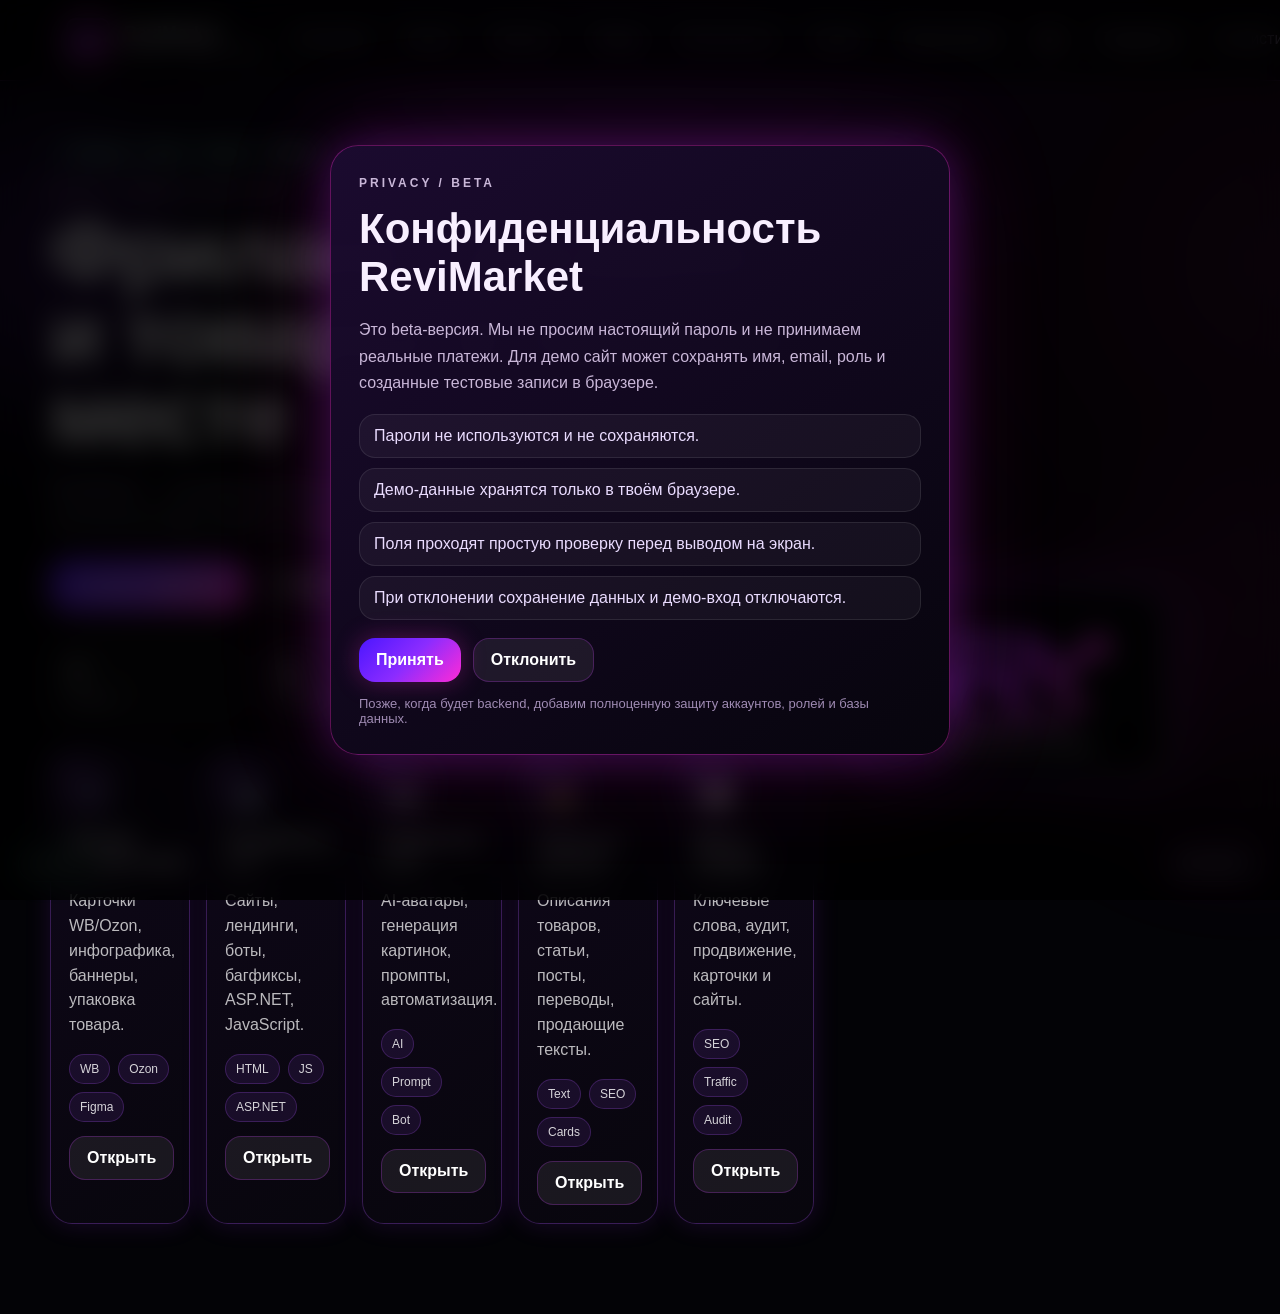
==== index.html @ 844da011 "Force mobile styles on GitHub Pages" ====
<!DOCTYPE html>
<html lang="ru">
<head>
  <meta charset="UTF-8" />
  <meta name="viewport" content="width=device-width, initial-scale=1.0" />
  <title>ReviMarket — freelance, design, goods</title>
  <meta name="description" content="ReviMarket — фриланс-биржа, заказы для дизайнеров и маркет товаров." />
  <link rel="icon" href="assets/revimarket-icon.svg" type="image/svg+xml" />
  <link rel="stylesheet" href="styles.css" />
  <link rel="stylesheet" href="logo-fix.css" />
  <link rel="stylesheet" href="privacy.css" />
  <link rel="stylesheet" href="chat.css" />
  <link rel="stylesheet" href="marketplace-upgrade.css" />
  <link rel="stylesheet" href="mobile.css?v=2" />
  <link rel="stylesheet" href="mobile-hardfix.css?v=3" />
</head>
<body>
  <div class="bg-grid"></div>
  <div class="orb orb-one"></div>
  <div class="orb orb-two"></div>

  <header class="header">
    <a class="brand" href="#home" data-page="home">
      <span class="brand-icon"><img src="assets/revimarket-icon.svg" alt="RM"></span>
      <span>
        <b>ReviMarket</b>
        <small>freelance • design • goods</small>
      </span>
    </a>

    <button class="menu-btn" id="menuBtn">☰</button>

    <nav class="nav" id="nav">
      <a href="#orders" data-page="orders">Заказы</a>
      <a href="#freelance" data-page="freelance">Фриланс</a>
      <a href="#shop" data-page="shop">Товары</a>
      <a href="#creators" data-page="creators">Исполнители</a>
      <a href="#chat" data-page="chat">Чат</a>
      <a href="#profile" data-page="profile" class="auth-only hidden">Профиль</a>
    </nav>

    <button class="btn btn-soft auth-only hidden" id="logoutBtn">Выйти</button>
    <button class="btn btn-primary guest-only" id="loginBtn">Войти</button>
  </header>

  <main>
    <section class="page hero" id="page-home">
      <div class="hero-info">
        <p class="eyebrow">black / purple neon beta</p>
        <h1>Фриланс, дизайн и товары в одном месте</h1>
        <p class="hero-text">
          ReviMarket — молодёжная beta-платформа, где заказчики публикуют задачи,
          исполнители берут работу, а продавцы добавляют цифровые товары и услуги.
        </p>
        <div class="hero-actions">
          <button class="btn btn-primary btn-big" data-go="freelance">Смотреть фриланс</button>
          <button class="btn btn-soft btn-big" data-go="shop">Открыть товары</button>
        </div>
        <div class="metrics">
          <div><b id="countOrders">0</b><span>заказов</span></div>
          <div><b id="countProducts">0</b><span>товаров</span></div>
          <div><b>Beta</b><span>статус</span></div>
        </div>
      </div>

      <div class="hero-logo neon-card">
        <img src="assets/revimarket-logo.svg" alt="ReviMarket logo" />
      </div>
    </section>

    <section class="page hidden" id="page-orders">
      <div class="section-head">
        <div>
          <p class="eyebrow">design board</p>
          <h2>Заказы для дизайнеров</h2>
          <p>Карточки WB/Ozon, баннеры, визуал, соцсети и оформление товаров.</p>
        </div>
        <button class="btn btn-primary auth-only hidden" data-create="order">+ Заказ</button>
      </div>
      <div class="toolbar neon-card">
        <input id="ordersSearch" placeholder="Поиск: WB, Ozon, баннер..." />
        <select id="ordersFilter"><option value="all">Все</option><option value="cards">Карточки</option><option value="banner">Баннеры</option><option value="social">Соцсети</option></select>
      </div>
      <div class="grid" id="ordersGrid"></div>
    </section>

    <section class="page hidden" id="page-freelance">
      <div class="section-head">
        <div>
          <p class="eyebrow">freelance board</p>
          <h2>Фриланс-биржа</h2>
          <p>Задачи по сайтам, дизайну, текстам, монтажу и простым IT-работам.</p>
        </div>
        <button class="btn btn-primary auth-only hidden" data-create="freelance">+ Фриланс</button>
      </div>
      <div class="toolbar neon-card">
        <input id="freelanceSearch" placeholder="Поиск: сайт, логотип, монтаж..." />
        <select id="freelanceFilter"><option value="all">Все</option><option value="web">Сайты</option><option value="design">Дизайн</option><option value="content">Контент</option><option value="video">Видео</option></select>
      </div>
      <div class="grid" id="freelanceGrid"></div>
    </section>

    <section class="page hidden" id="page-shop">
      <div class="section-head">
        <div>
          <p class="eyebrow">revi shop</p>
          <h2>Товары и услуги</h2>
          <p>Цифровые товары, шаблоны, макеты, аудит карточек и разные объявления.</p>
        </div>
        <button class="btn btn-primary auth-only hidden" data-create="product">+ Товар</button>
      </div>
      <div class="toolbar neon-card">
        <input id="productsSearch" placeholder="Поиск: шаблон, макет, аудит..." />
        <select id="productsFilter"><option value="all">Все</option><option value="template">Шаблоны</option><option value="digital">Цифровое</option><option value="service">Услуги</option></select>
      </div>
      <div class="grid" id="productsGrid"></div>
    </section>

    <section class="page hidden" id="page-creators">
      <div class="section-head">
        <div>
          <p class="eyebrow">top creators</p>
          <h2>Исполнители по рейтингу</h2>
          <p>Дизайнеры, фрилансеры и продавцы услуг в одном списке.</p>
        </div>
      </div>
      <div class="creator-list" id="creatorsGrid"></div>
    </section>

    <section class="page hidden" id="page-chat">
      <div class="section-head">
        <div>
          <p class="eyebrow">deal chat</p>
          <h2>Чат заказчика и исполнителя</h2>
          <p>Демо-переписка по заказам. В полной версии сообщения будут храниться на сервере и привязываться к сделке.</p>
        </div>
      </div>
      <div class="chat-layout">
        <aside class="chat-sidebar neon-card" id="chatThreads"></aside>
        <section class="chat-window neon-card">
          <div class="chat-head">
            <h3 id="chatTitle">Выбери диалог</h3>
            <p id="chatSubtitle">Заказчик ↔ исполнитель</p>
          </div>
          <div class="chat-messages" id="chatMessages"></div>
          <form class="chat-form" id="chatForm">
            <input id="chatInput" placeholder="Напиши сообщение по заказу..." autocomplete="off" maxlength="240" />
            <button class="btn btn-primary" type="submit">Отправить</button>
          </form>
        </section>
      </div>
    </section>

    <section class="page hidden" id="page-profile">
      <div class="profile neon-card">
        <div class="avatar" id="avatar">RM</div>
        <div>
          <p class="eyebrow">account</p>
          <h2 id="profileName">Гость</h2>
          <p id="profileInfo">Войди в beta-режим, чтобы создавать заказы и товары.</p>
          <div class="hero-actions" id="profileActions"></div>
        </div>
      </div>
    </section>
  </main>

  <div class="modal hidden" id="authModal">
    <div class="modal-bg" data-close></div>
    <form class="modal-box neon-card" id="authForm">
      <button class="close" type="button" data-close>×</button>
      <p class="eyebrow">demo login</p>
      <h2>Вход в ReviMarket</h2>
      <input id="nameInput" placeholder="Имя" required />
      <input id="emailInput" type="email" placeholder="Почта" required />
      <select id="roleInput"><option value="customer">Заказчик</option><option value="creator">Исполнитель</option></select>
      <button class="btn btn-primary" type="submit">Войти</button>
    </form>
  </div>

  <div class="modal hidden" id="createModal">
    <div class="modal-bg" data-close></div>
    <form class="modal-box neon-card" id="createForm">
      <button class="close" type="button" data-close>×</button>
      <p class="eyebrow" id="createType">create</p>
      <h2 id="createTitle">Создать</h2>
      <input id="itemTitle" placeholder="Название" required />
      <textarea id="itemDesc" placeholder="Описание" required></textarea>
      <input id="itemPrice" type="number" min="100" step="100" value="3000" required />
      <select id="itemCategory"></select>
      <button class="btn btn-primary" type="submit">Опубликовать</button>
    </form>
  </div>

  <div class="privacy-modal hidden" id="privacyModal" role="dialog" aria-modal="true" aria-labelledby="privacyTitle">
    <div class="privacy-backdrop"></div>
    <div class="privacy-box">
      <p class="eyebrow">privacy / beta</p>
      <h2 id="privacyTitle">Конфиденциальность ReviMarket</h2>
      <p>
        Это beta-версия. Мы не просим настоящий пароль и не принимаем реальные платежи.
        Для демо сайт может сохранять имя, email, роль и созданные тестовые записи в браузере.
      </p>
      <ul class="privacy-list">
        <li>Пароли не используются и не сохраняются.</li>
        <li>Демо-данные хранятся только в твоём браузере.</li>
        <li>Поля проходят простую проверку перед выводом на экран.</li>
        <li>При отклонении сохранение данных и демо-вход отключаются.</li>
      </ul>
      <div class="privacy-actions">
        <button class="btn btn-primary" id="acceptPrivacyBtn">Принять</button>
        <button class="btn btn-soft" id="declinePrivacyBtn">Отклонить</button>
      </div>
      <div class="privacy-note">Позже, когда будет backend, добавим полноценную защиту аккаунтов, ролей и базы данных.</div>
    </div>
  </div>

  <div class="toast hidden" id="toast"></div>
  <script>window.__RM_START_HASH = location.hash;</script>
  <script src="app.js"></script>
  <script src="site-stats.js"></script>
  <script src="offer.js"></script>
  <script src="marketplace-upgrade.js"></script>
  <script src="bugfix.js"></script>
  <script src="dev-logs.js"></script>
</body>
</html>
---- styles.css ----
:root{
  --bg:#030306;
  --panel:rgba(18,10,31,.72);
  --panel2:rgba(255,255,255,.06);
  --text:#f8efff;
  --muted:#a995bd;
  --line:rgba(204,65,255,.24);
  --purple:#8b2cff;
  --pink:#ff2bd6;
  --violet:#4b16ff;
  --good:#35ffb6;
  --warn:#ffd166;
  --shadow:0 0 38px rgba(194,38,255,.22),0 0 100px rgba(255,43,214,.10);
}
*{box-sizing:border-box}html{scroll-behavior:smooth}body{margin:0;min-height:100vh;background:radial-gradient(circle at 50% -10%,rgba(139,44,255,.32),transparent 35%),radial-gradient(circle at 100% 20%,rgba(255,43,214,.16),transparent 28%),var(--bg);color:var(--text);font-family:Inter,Segoe UI,Arial,sans-serif;overflow-x:hidden}a{text-decoration:none;color:inherit}button,input,select,textarea{font:inherit}button{cursor:pointer}.hidden{display:none!important}.bg-grid{position:fixed;inset:0;background-image:linear-gradient(rgba(139,44,255,.08) 1px,transparent 1px),linear-gradient(90deg,rgba(139,44,255,.08) 1px,transparent 1px);background-size:52px 52px;mask-image:radial-gradient(circle at center,#000,transparent 75%);pointer-events:none}.orb{position:fixed;border-radius:50%;filter:blur(70px);pointer-events:none}.orb-one{width:280px;height:280px;background:rgba(139,44,255,.23);top:120px;left:-80px}.orb-two{width:320px;height:320px;background:rgba(255,43,214,.14);right:-130px;bottom:90px}.header{position:sticky;top:0;z-index:10;display:flex;align-items:center;gap:18px;padding:16px min(5vw,64px);border-bottom:1px solid var(--line);background:rgba(3,3,6,.78);backdrop-filter:blur(18px)}.brand{display:flex;align-items:center;gap:12px;min-width:max-content}.brand-icon{display:grid;place-items:center;width:48px;height:48px;border:1px solid rgba(255,43,214,.5);border-radius:16px;color:white;font-weight:900;background:linear-gradient(135deg,var(--violet),var(--pink));box-shadow:0 0 22px rgba(255,43,214,.55)}.brand b{display:block;font-size:18px}.brand small{display:block;color:var(--muted);font-size:12px}.nav{display:flex;gap:8px;margin-left:auto}.nav a{padding:10px 13px;border-radius:999px;color:var(--muted);transition:.18s}.nav a:hover,.nav a.active{color:white;background:rgba(255,255,255,.07);box-shadow:0 0 18px rgba(194,38,255,.18)}.menu-btn{display:none;margin-left:auto;width:44px;height:44px;border:1px solid var(--line);border-radius:14px;color:white;background:var(--panel2)}main{position:relative;z-index:1;width:min(1180px,calc(100% - 30px));margin:0 auto;padding:56px 0 90px}.page{animation:show .32s ease both}.hero{min-height:calc(100vh - 150px);display:grid;grid-template-columns:1fr .86fr;align-items:center;gap:40px}.eyebrow{margin:0 0 12px;color:#f2b2ff;text-transform:uppercase;letter-spacing:3px;font-size:12px;font-weight:800}.hero h1,.section-head h2{margin:0;color:white;letter-spacing:-2px;line-height:.95}.hero h1{font-size:clamp(44px,7vw,86px)}.section-head h2{font-size:clamp(34px,5vw,62px)}.hero-text,.section-head p,#profileInfo{max-width:720px;color:var(--muted);font-size:18px;line-height:1.7}.hero-actions{display:flex;flex-wrap:wrap;gap:12px;margin-top:24px}.btn{border:0;border-radius:16px;padding:12px 17px;color:white;font-weight:900;transition:.16s}.btn:hover{transform:translateY(-2px)}.btn-primary{background:linear-gradient(135deg,var(--violet),var(--purple),var(--pink));box-shadow:0 0 26px rgba(255,43,214,.28)}.btn-soft{border:1px solid var(--line);background:rgba(255,255,255,.07)}.btn-big{padding:16px 22px;border-radius:20px}.metrics{display:grid;grid-template-columns:repeat(3,1fr);gap:14px;margin-top:28px;max-width:620px}.metrics div{padding:18px;border:1px solid var(--line);border-radius:22px;background:rgba(255,255,255,.045)}.metrics b{display:block;font-size:28px}.metrics span{display:block;color:var(--muted);font-size:13px}.neon-card{border:1px solid var(--line);background:linear-gradient(145deg,rgba(36,13,63,.7),rgba(255,255,255,.035));box-shadow:var(--shadow);backdrop-filter:blur(18px)}.hero-logo{padding:18px;border-radius:34px}.hero-logo img{display:block;width:100%;border-radius:24px}.section-head{display:flex;justify-content:space-between;align-items:end;gap:20px;margin-bottom:22px}.toolbar{display:grid;grid-template-columns:1fr 230px;gap:12px;padding:14px;border-radius:22px;margin-bottom:18px}input,select,textarea{width:100%;border:1px solid var(--line);outline:none;color:white;background:rgba(255,255,255,.07);border-radius:15px;padding:13px 14px}textarea{min-height:120px;resize:vertical}input::placeholder,textarea::placeholder{color:#856899}select option{background:#120a1f}.grid{display:grid;grid-template-columns:repeat(3,1fr);gap:18px}.card{position:relative;display:flex;flex-direction:column;min-height:290px;padding:20px;border:1px solid var(--line);border-radius:26px;background:linear-gradient(145deg,rgba(30,10,54,.8),rgba(255,255,255,.045));overflow:hidden;box-shadow:0 0 30px rgba(139,44,255,.12)}.card:before{content:"";position:absolute;inset:-2px;background:radial-gradient(circle at 20% 0,rgba(255,43,214,.22),transparent 35%);opacity:0;transition:.2s}.card:hover:before{opacity:1}.card>*{position:relative}.card-top{display:flex;justify-content:space-between;align-items:center;gap:12px;margin-bottom:14px}.price{color:var(--good);font-size:20px;font-weight:900}.tag{padding:7px 10px;border-radius:999px;background:rgba(255,43,214,.18);color:#ffd6fb;font-size:12px;font-weight:900}.card h3{margin:0 0 10px;font-size:22px}.card p{color:var(--muted);line-height:1.55}.chips{display:flex;flex-wrap:wrap;gap:8px;margin:16px 0}.chips span{padding:7px 10px;border:1px solid rgba(255,255,255,.12);border-radius:999px;background:rgba(255,255,255,.055);font-size:12px;color:#eadcff}.card-bottom{margin-top:auto;display:flex;justify-content:space-between;gap:10px;color:var(--muted);font-size:13px}.creator-list{display:grid;gap:16px}.creator{display:grid;grid-template-columns:auto 1fr auto;gap:16px;align-items:center;padding:18px;border-radius:26px}.avatar,.creator-avatar{display:grid;place-items:center;width:74px;height:74px;border-radius:24px;background:linear-gradient(135deg,var(--violet),var(--pink));box-shadow:0 0 24px rgba(255,43,214,.35);font-size:25px;font-weight:900}.creator h3{margin:0 0 6px;font-size:24px}.creator p{margin:0;color:var(--muted)}.rating{color:var(--warn);font-weight:900}.profile{display:grid;grid-template-columns:auto 1fr;gap:24px;align-items:center;padding:26px;border-radius:30px}.profile .avatar{width:106px;height:106px;border-radius:34px}.modal{position:fixed;inset:0;z-index:50;display:grid;place-items:center;padding:20px}.modal-bg{position:absolute;inset:0;background:rgba(0,0,0,.72);backdrop-filter:blur(10px)}.modal-box{position:relative;width:min(480px,100%);display:grid;gap:13px;padding:26px;border-radius:28px}.modal-box h2{margin:0 0 8px;font-size:32px}.close{position:absolute;right:15px;top:15px;width:38px;height:38px;border:1px solid var(--line);border-radius:13px;background:rgba(255,255,255,.08);color:white;font-size:24px}.toast{position:fixed;left:50%;bottom:24px;z-index:80;transform:translateX(-50%);width:min(520px,calc(100% - 24px));padding:14px 18px;border:1px solid var(--line);border-radius:18px;background:rgba(16,7,28,.92);box-shadow:var(--shadow);text-align:center;font-weight:900}@keyframes show{from{opacity:0;transform:translateY(10px)}to{opacity:1;transform:none}}@media(max-width:920px){.header{flex-wrap:wrap}.menu-btn{display:block}.nav{display:none;order:9;width:100%;flex-direction:column;margin-left:0}.nav.open{display:flex}.hero{grid-template-columns:1fr}.grid{grid-template-columns:repeat(2,1fr)}.toolbar{grid-template-columns:1fr}.section-head{align-items:stretch;flex-direction:column}}@media(max-width:620px){main{width:calc(100% - 22px);padding-top:30px}.brand small{display:none}.grid,.metrics{grid-template-columns:1fr}.creator,.profile{grid-template-columns:1fr}.hero h1{letter-spacing:-1px}.hero-logo{padding:8px}.nav a{width:100%}}
---- logo-fix.css ----
@import url("final-polish.css");
@import url("support-stats.css");

/* Fix for ReviMarket neon icon size */
.header {
  z-index: 1000;
}

.brand-icon {
  width: 48px !important;
  height: 48px !important;
  min-width: 48px !important;
  max-width: 48px !important;
  min-height: 48px !important;
  max-height: 48px !important;
  padding: 0 !important;
  overflow: hidden !important;
  border-radius: 16px !important;
  display: block !important;
  flex: 0 0 48px !important;
  background: transparent !important;
  border: none !important;
  box-shadow: 0 0 22px rgba(255, 43, 214, .45) !important;
}

.brand-icon img {
  display: block !important;
  width: 48px !important;
  height: 48px !important;
  min-width: 48px !important;
  max-width: 48px !important;
  min-height: 48px !important;
  max-height: 48px !important;
  object-fit: cover !important;
  border-radius: 16px !important;
}

.hero-info {
  position: relative;
  z-index: 2;
}

.hero-logo {
  position: relative;
  z-index: 1;
  width: min(100%, 520px) !important;
  max-width: 520px !important;
  justify-self: end;
  overflow: hidden !important;
}

.hero-logo img {
  display: block !important;
  width: 100% !important;
  max-width: 100% !important;
  height: auto !important;
  object-fit: contain !important;
}

@media (max-width: 920px) {
  .hero-logo {
    justify-self: center;
    width: min(100%, 520px) !important;
  }
}

@media (max-width: 620px) {
  .brand-icon,
  .brand-icon img {
    width: 42px !important;
    height: 42px !important;
    min-width: 42px !important;
    max-width: 42px !important;
    min-height: 42px !important;
    max-height: 42px !important;
  }
}
---- privacy.css ----
.privacy-modal {
  position: fixed;
  inset: 0;
  z-index: 9999;
  display: grid;
  place-items: center;
  padding: 18px;
}

.privacy-backdrop {
  position: absolute;
  inset: 0;
  background: rgba(0, 0, 0, .78);
  backdrop-filter: blur(14px);
}

.privacy-box {
  position: relative;
  width: min(620px, 100%);
  padding: 28px;
  border-radius: 28px;
  border: 1px solid rgba(255, 43, 214, .34);
  background: linear-gradient(145deg, rgba(28, 11, 49, .96), rgba(7, 5, 13, .96));
  box-shadow: 0 0 45px rgba(194, 38, 255, .28), 0 0 120px rgba(255, 43, 214, .14);
}

.privacy-box h2 {
  margin: 0 0 12px;
  font-size: clamp(28px, 5vw, 42px);
}

.privacy-box p {
  color: #c9b7d8;
  line-height: 1.65;
}

.privacy-list {
  display: grid;
  gap: 10px;
  margin: 18px 0;
  padding: 0;
  list-style: none;
}

.privacy-list li {
  padding: 12px 14px;
  border: 1px solid rgba(255,255,255,.09);
  border-radius: 16px;
  background: rgba(255,255,255,.045);
  color: #eadcff;
}

.privacy-actions {
  display: flex;
  flex-wrap: wrap;
  gap: 12px;
  margin-top: 18px;
}

.privacy-note {
  margin-top: 14px;
  font-size: 13px;
  color: #9f8bb3;
}

@media (max-width: 620px) {
  .privacy-box {
    padding: 22px;
    border-radius: 22px;
  }

  .privacy-actions .btn {
    width: 100%;
  }
}
---- chat.css ----
.chat-layout {
  display: grid;
  grid-template-columns: 320px 1fr;
  gap: 18px;
}

.chat-sidebar,
.chat-window {
  border-radius: 28px;
  overflow: hidden;
}

.chat-sidebar {
  padding: 14px;
}

.chat-thread {
  width: 100%;
  display: grid;
  gap: 6px;
  text-align: left;
  margin-bottom: 10px;
  padding: 14px;
  border: 1px solid rgba(255, 255, 255, .09);
  border-radius: 18px;
  color: white;
  background: rgba(255, 255, 255, .055);
}

.chat-thread.active,
.chat-thread:hover {
  border-color: rgba(255, 43, 214, .45);
  box-shadow: 0 0 20px rgba(255, 43, 214, .14);
}

.chat-thread b {
  font-size: 15px;
}

.chat-thread span {
  color: #a995bd;
  font-size: 13px;
}

.chat-window {
  display: grid;
  grid-template-rows: auto 1fr auto;
  min-height: 620px;
}

.chat-head {
  padding: 18px;
  border-bottom: 1px solid rgba(204, 65, 255, .24);
}

.chat-head h3 {
  margin: 0 0 6px;
  font-size: 24px;
}

.chat-head p {
  margin: 0;
  color: #a995bd;
}

.chat-messages {
  display: flex;
  flex-direction: column;
  gap: 12px;
  padding: 18px;
  overflow-y: auto;
  max-height: 460px;
}

.message {
  max-width: 76%;
  padding: 12px 14px;
  border-radius: 18px;
  border: 1px solid rgba(255,255,255,.08);
  background: rgba(255,255,255,.07);
}

.message.me {
  align-self: flex-end;
  background: linear-gradient(135deg, rgba(75, 22, 255, .55), rgba(255, 43, 214, .32));
  border-color: rgba(255, 43, 214, .34);
}

.message.other {
  align-self: flex-start;
}

.message b {
  display: block;
  margin-bottom: 5px;
  font-size: 13px;
  color: #f2b2ff;
}

.message p {
  margin: 0;
  line-height: 1.45;
}

.message small {
  display: block;
  margin-top: 6px;
  color: #bfa9cf;
  font-size: 11px;
}

.chat-form {
  display: grid;
  grid-template-columns: 1fr auto;
  gap: 10px;
  padding: 16px;
  border-top: 1px solid rgba(204, 65, 255, .24);
}

.chat-form input {
  min-height: 48px;
}

@media (max-width: 920px) {
  .chat-layout {
    grid-template-columns: 1fr;
  }

  .chat-window {
    min-height: 560px;
  }
}

@media (max-width: 620px) {
  .message {
    max-width: 92%;
  }

  .chat-form {
    grid-template-columns: 1fr;
  }
}
---- marketplace-upgrade.css ----
/* ReviMarket marketplace upgrade: categories, proposals, account cabinet */
.rm-home-cats,
.rm-category-grid,
.rm-proposals-grid,
.rm-account-grid,
.rm-dashboard-grid {
  display: grid;
  gap: 16px;
}

.rm-home-cats {
  margin-top: 28px;
  grid-template-columns: repeat(5, minmax(140px, 1fr));
}

.rm-category-grid {
  grid-template-columns: repeat(3, minmax(220px, 1fr));
}

.rm-proposals-grid {
  grid-template-columns: repeat(3, minmax(230px, 1fr));
}

.rm-account-grid,
.rm-dashboard-grid {
  grid-template-columns: repeat(4, minmax(150px, 1fr));
}

.rm-cat-card,
.rm-proposal-card,
.rm-account-card,
.rm-dashboard-card,
.rm-mini-category {
  position: relative;
  overflow: hidden;
  border: 1px solid rgba(168, 85, 247, .28);
  background: linear-gradient(145deg, rgba(16, 8, 28, .92), rgba(9, 7, 15, .86));
  box-shadow: 0 0 26px rgba(147, 51, 234, .16);
  border-radius: 22px;
  padding: 18px;
}

.rm-cat-card::before,
.rm-proposal-card::before,
.rm-account-card::before,
.rm-dashboard-card::before,
.rm-mini-category::before {
  content: "";
  position: absolute;
  inset: -60px auto auto -60px;
  width: 140px;
  height: 140px;
  border-radius: 999px;
  background: radial-gradient(circle, rgba(168, 85, 247, .28), transparent 68%);
  pointer-events: none;
}

.rm-cat-icon,
.rm-mini-icon {
  width: 46px;
  height: 46px;
  display: grid;
  place-items: center;
  border-radius: 16px;
  background: rgba(168, 85, 247, .16);
  border: 1px solid rgba(216, 180, 254, .28);
  font-size: 22px;
  margin-bottom: 12px;
}

.rm-cat-card h3,
.rm-proposal-card h3,
.rm-account-card h3,
.rm-dashboard-card h3,
.rm-mini-category h3 {
  margin: 0 0 8px;
}

.rm-cat-card p,
.rm-proposal-card p,
.rm-account-card p,
.rm-dashboard-card p,
.rm-mini-category p {
  color: rgba(255,255,255,.72);
  line-height: 1.55;
}

.rm-cat-meta,
.rm-proposal-meta,
.rm-account-meta {
  display: flex;
  flex-wrap: wrap;
  gap: 8px;
  margin: 14px 0;
}

.rm-cat-meta span,
.rm-proposal-meta span,
.rm-account-meta span {
  border: 1px solid rgba(168, 85, 247, .24);
  background: rgba(168, 85, 247, .10);
  color: rgba(255,255,255,.82);
  padding: 7px 10px;
  border-radius: 999px;
  font-size: 12px;
}

.rm-upgrade-form {
  display: grid;
  gap: 12px;
  margin-bottom: 22px;
}

.rm-upgrade-form .form-row {
  display: grid;
  grid-template-columns: 1.2fr .7fr .7fr;
  gap: 12px;
}

.rm-upgrade-form input,
.rm-upgrade-form select,
.rm-upgrade-form textarea {
  width: 100%;
}

.rm-upgrade-form textarea {
  min-height: 96px;
  resize: vertical;
}

.rm-account-upgrade {
  width: 100%;
  margin-top: 20px;
}

.rm-account-head {
  display: flex;
  align-items: flex-start;
  justify-content: space-between;
  gap: 16px;
  margin-bottom: 16px;
}

.rm-account-actions {
  display: flex;
  flex-wrap: wrap;
  gap: 10px;
  margin-top: 14px;
}

.rm-dashboard-card b {
  display: block;
  font-size: 24px;
  margin-bottom: 5px;
}

.rm-dashboard-card span {
  color: rgba(255,255,255,.65);
  font-size: 13px;
}

.rm-cabinet-list {
  display: grid;
  gap: 10px;
  margin-top: 16px;
}

.rm-cabinet-list div {
  border: 1px solid rgba(168, 85, 247, .18);
  border-radius: 16px;
  padding: 12px;
  background: rgba(255,255,255,.035);
}

.rm-proposal-card .price {
  font-size: 20px;
  font-weight: 800;
}

@media (max-width: 980px) {
  .rm-home-cats,
  .rm-category-grid,
  .rm-proposals-grid,
  .rm-account-grid,
  .rm-dashboard-grid {
    grid-template-columns: repeat(2, minmax(0, 1fr));
  }

  .rm-upgrade-form .form-row {
    grid-template-columns: 1fr;
  }
}

@media (max-width: 560px) {
  .rm-home-cats,
  .rm-category-grid,
  .rm-proposals-grid,
  .rm-account-grid,
  .rm-dashboard-grid {
    grid-template-columns: 1fr;
  }

  .rm-account-head {
    display: block;
  }
}
---- mobile.css ----
/* ReviMarket mobile-first polish */
@media (max-width: 760px) {
  * {
    -webkit-tap-highlight-color: transparent;
  }

  html {
    scroll-behavior: smooth;
  }

  body {
    overflow-x: hidden;
    padding-bottom: 88px;
  }

  .orb {
    opacity: .42;
    filter: blur(36px);
  }

  .header {
    position: sticky;
    top: 0;
    z-index: 80;
    width: calc(100% - 18px);
    margin: 8px auto 0;
    padding: 10px;
    border-radius: 22px;
    backdrop-filter: blur(18px);
    background: rgba(9, 7, 18, .82);
    border: 1px solid rgba(168, 85, 247, .22);
    box-shadow: 0 14px 40px rgba(0,0,0,.35);
  }

  .brand {
    gap: 9px;
    min-width: 0;
  }

  .brand-icon {
    width: 38px;
    height: 38px;
    flex: 0 0 38px;
  }

  .brand b {
    font-size: 15px;
  }

  .brand small {
    display: block;
    max-width: 150px;
    white-space: nowrap;
    overflow: hidden;
    text-overflow: ellipsis;
    font-size: 10px;
  }

  .menu-btn {
    display: grid;
    place-items: center;
    width: 42px;
    height: 42px;
    border-radius: 15px;
    border: 1px solid rgba(168, 85, 247, .28);
    background: rgba(168, 85, 247, .12);
    color: #fff;
    font-size: 22px;
  }

  .header > .btn {
    min-height: 42px;
    padding: 0 12px;
    font-size: 13px;
    border-radius: 15px;
  }

  .nav {
    position: fixed;
    left: 10px;
    right: 10px;
    top: 76px;
    z-index: 120;
    display: none;
    max-height: calc(100vh - 100px);
    overflow: auto;
    padding: 12px;
    border-radius: 24px;
    border: 1px solid rgba(168, 85, 247, .30);
    background: linear-gradient(180deg, rgba(15, 9, 28, .98), rgba(7, 6, 14, .98));
    box-shadow: 0 24px 70px rgba(0,0,0,.55), 0 0 45px rgba(147, 51, 234, .14);
  }

  .nav.open {
    display: grid;
    grid-template-columns: 1fr 1fr;
    gap: 10px;
  }

  .nav a {
    min-height: 46px;
    display: flex;
    align-items: center;
    justify-content: center;
    border-radius: 16px;
    background: rgba(255,255,255,.04);
    border: 1px solid rgba(168, 85, 247, .16);
    font-size: 13px;
  }

  .nav a.active {
    background: linear-gradient(135deg, rgba(168, 85, 247, .42), rgba(99, 102, 241, .22));
    border-color: rgba(216, 180, 254, .42);
    box-shadow: inset 0 0 18px rgba(168, 85, 247, .16);
  }

  main {
    width: min(100% - 18px, 1180px);
    margin: 14px auto 0;
  }

  .page {
    padding: 16px 0;
  }

  .hero {
    min-height: auto;
    grid-template-columns: 1fr;
    gap: 14px;
    padding-top: 8px;
  }

  .hero-info {
    padding: 22px 16px;
    border-radius: 26px;
    background: linear-gradient(180deg, rgba(18, 10, 32, .68), rgba(8, 7, 15, .42));
    border: 1px solid rgba(168, 85, 247, .20);
  }

  .eyebrow {
    font-size: 11px;
    letter-spacing: .12em;
  }

  .hero h1,
  h1 {
    font-size: clamp(31px, 10vw, 46px);
    line-height: .98;
    margin-bottom: 12px;
  }

  .hero-text,
  .section-head p,
  .card p,
  .rm-cat-card p,
  .rm-proposal-card p,
  .rm-account-card p {
    font-size: 14px;
    line-height: 1.55;
  }

  .hero-actions {
    display: grid;
    grid-template-columns: 1fr;
    gap: 10px;
  }

  .btn,
  button,
  input,
  select,
  textarea {
    font-size: 15px;
  }

  .btn {
    min-height: 46px;
    justify-content: center;
    border-radius: 16px;
  }

  .btn-big {
    min-height: 52px;
    font-size: 15px;
  }

  .metrics {
    grid-template-columns: repeat(3, 1fr);
    gap: 8px;
    margin-top: 16px;
  }

  .metrics div {
    min-width: 0;
    padding: 13px 8px;
    border-radius: 18px;
  }

  .metrics b {
    font-size: 18px;
  }

  .metrics span {
    font-size: 10px;
  }

  .hero-logo {
    display: none;
  }

  .section-head {
    display: grid;
    grid-template-columns: 1fr;
    gap: 12px;
    margin-bottom: 14px;
  }

  .section-head h2 {
    font-size: 28px;
    line-height: 1.05;
  }

  .toolbar {
    display: grid;
    grid-template-columns: 1fr;
    gap: 10px;
    padding: 12px;
    border-radius: 22px;
    margin-bottom: 14px;
  }

  input,
  select,
  textarea {
    min-height: 48px;
    border-radius: 16px;
  }

  textarea {
    min-height: 105px;
  }

  .grid,
  .creator-list,
  .rm-category-grid,
  .rm-proposals-grid,
  .rm-account-grid,
  .rm-dashboard-grid {
    grid-template-columns: 1fr !important;
    gap: 12px;
  }

  .card,
  .creator,
  .neon-card,
  .rm-cat-card,
  .rm-proposal-card,
  .rm-account-card,
  .rm-dashboard-card,
  .rm-mini-category {
    border-radius: 22px;
  }

  .card,
  .rm-cat-card,
  .rm-proposal-card,
  .rm-account-card {
    padding: 15px;
  }

  .card-top,
  .card-bottom {
    gap: 10px;
  }

  .card-bottom {
    display: grid;
    grid-template-columns: 1fr;
  }

  .chips,
  .rm-cat-meta,
  .rm-proposal-meta,
  .rm-account-meta {
    gap: 7px;
  }

  .chips span,
  .rm-cat-meta span,
  .rm-proposal-meta span,
  .rm-account-meta span {
    font-size: 11px;
    padding: 6px 9px;
  }

  .rm-home-cats {
    display: flex !important;
    overflow-x: auto;
    gap: 10px;
    margin: 18px -16px 0;
    padding: 2px 16px 8px;
    scroll-snap-type: x mandatory;
  }

  .rm-home-cats::-webkit-scrollbar,
  .chat-sidebar::-webkit-scrollbar {
    display: none;
  }

  .rm-mini-category {
    min-width: 235px;
    scroll-snap-align: start;
    padding: 14px;
  }

  .rm-mini-category .btn {
    width: 100%;
  }

  .chat-layout,
  .support-layout {
    grid-template-columns: 1fr !important;
    gap: 12px;
  }

  .chat-sidebar {
    display: flex;
    overflow-x: auto;
    gap: 10px;
    padding: 10px;
    border-radius: 22px;
  }

  .chat-thread {
    min-width: 220px;
    flex: 0 0 220px;
    border-radius: 18px;
  }

  .chat-window,
  .support-window {
    min-height: 64vh;
    display: grid;
    grid-template-rows: auto 1fr auto;
  }

  .chat-messages {
    max-height: 58vh;
    min-height: 280px;
    padding: 12px;
  }

  .message {
    max-width: 88%;
    border-radius: 18px;
  }

  .chat-form {
    display: grid;
    grid-template-columns: 1fr;
    gap: 10px;
    padding: 12px;
  }

  .support-panel {
    padding: 15px;
  }

  .support-tags {
    display: grid;
    grid-template-columns: 1fr;
    gap: 8px;
  }

  .profile {
    display: grid;
    grid-template-columns: 1fr;
    gap: 14px;
    padding: 16px;
  }

  .avatar {
    width: 72px;
    height: 72px;
    font-size: 24px;
  }

  #profileActions {
    width: 100%;
    display: grid;
    grid-template-columns: 1fr;
    gap: 10px;
  }

  .stats-grid {
    grid-template-columns: 1fr 1fr !important;
    gap: 10px;
  }

  .stat-card,
  .rm-dashboard-card {
    padding: 13px;
    border-radius: 18px;
  }

  .rm-account-upgrade {
    margin-top: 12px;
    padding: 14px;
  }

  .rm-account-head {
    display: grid;
    gap: 12px;
  }

  .rm-account-actions {
    display: grid;
    grid-template-columns: 1fr;
    gap: 8px;
  }

  .rm-upgrade-form {
    padding: 14px;
    border-radius: 22px;
  }

  .modal,
  .privacy-modal {
    align-items: flex-end;
  }

  .modal-box,
  .privacy-box {
    width: 100%;
    max-width: none;
    max-height: 92vh;
    overflow-y: auto;
    border-radius: 26px 26px 0 0;
    padding: 20px 16px calc(20px + env(safe-area-inset-bottom));
    animation: rmMobileSheet .18s ease-out;
  }

  .close {
    width: 42px;
    height: 42px;
    border-radius: 14px;
  }

  .privacy-actions {
    display: grid;
    grid-template-columns: 1fr;
    gap: 10px;
  }

  .toast {
    left: 10px;
    right: 10px;
    bottom: calc(12px + env(safe-area-inset-bottom));
    width: auto;
    border-radius: 18px;
    text-align: center;
  }
}

@media (max-width: 420px) {
  .header {
    grid-template-columns: auto 42px auto;
    gap: 8px;
  }

  .brand small {
    max-width: 105px;
  }

  .header > .btn {
    padding: 0 10px;
    font-size: 12px;
  }

  .nav.open {
    grid-template-columns: 1fr;
  }

  .hero h1,
  h1 {
    font-size: 34px;
  }

  .metrics {
    grid-template-columns: 1fr;
  }

  .stats-grid {
    grid-template-columns: 1fr !important;
  }
}

@keyframes rmMobileSheet {
  from { transform: translateY(24px); opacity: .6; }
  to { transform: translateY(0); opacity: 1; }
}
---- mobile-hardfix.css ----
/* ReviMarket hard mobile override. Fixes desktop-like scaling on phones. */
@media (max-width: 1100px) {
  html,
  body {
    width: 100% !important;
    max-width: 100% !important;
    overflow-x: hidden !important;
  }

  body {
    padding-bottom: 86px !important;
  }

  main {
    width: 100% !important;
    max-width: 100% !important;
    margin: 0 !important;
    padding: 10px 12px 28px !important;
    box-sizing: border-box !important;
  }

  .header {
    width: calc(100% - 16px) !important;
    max-width: calc(100% - 16px) !important;
    margin: 8px auto !important;
    padding: 8px !important;
    display: grid !important;
    grid-template-columns: 1fr 42px auto !important;
    gap: 8px !important;
    align-items: center !important;
    border-radius: 20px !important;
    position: sticky !important;
    top: 6px !important;
    z-index: 200 !important;
    background: rgba(8, 6, 18, .92) !important;
    backdrop-filter: blur(18px) !important;
  }

  .brand {
    min-width: 0 !important;
    gap: 8px !important;
  }

  .brand-icon {
    width: 34px !important;
    height: 34px !important;
    min-width: 34px !important;
  }

  .brand b {
    font-size: 14px !important;
  }

  .brand small {
    display: block !important;
    max-width: 110px !important;
    overflow: hidden !important;
    white-space: nowrap !important;
    text-overflow: ellipsis !important;
    font-size: 9px !important;
  }

  .menu-btn {
    display: grid !important;
    place-items: center !important;
    width: 42px !important;
    height: 42px !important;
    border-radius: 14px !important;
  }

  .header > .btn {
    height: 42px !important;
    min-height: 42px !important;
    padding: 0 11px !important;
    border-radius: 14px !important;
    font-size: 12px !important;
  }

  .nav {
    position: fixed !important;
    top: 66px !important;
    left: 8px !important;
    right: 8px !important;
    width: auto !important;
    max-height: calc(100vh - 86px) !important;
    overflow-y: auto !important;
    display: none !important;
    grid-template-columns: 1fr 1fr !important;
    gap: 8px !important;
    padding: 10px !important;
    border-radius: 22px !important;
    background: rgba(10, 7, 22, .98) !important;
    border: 1px solid rgba(168, 85, 247, .34) !important;
    box-shadow: 0 24px 70px rgba(0,0,0,.62) !important;
    z-index: 250 !important;
  }

  .nav.open {
    display: grid !important;
  }

  .nav a {
    min-height: 44px !important;
    display: flex !important;
    align-items: center !important;
    justify-content: center !important;
    border-radius: 15px !important;
    background: rgba(255,255,255,.055) !important;
    font-size: 13px !important;
  }

  .page {
    width: 100% !important;
    max-width: 100% !important;
    padding: 10px 0 22px !important;
    box-sizing: border-box !important;
  }

  .hero {
    display: block !important;
    min-height: auto !important;
    padding: 6px 0 20px !important;
  }

  .hero-info {
    width: 100% !important;
    padding: 18px 12px !important;
    border-radius: 24px !important;
    box-sizing: border-box !important;
  }

  .hero-logo {
    display: none !important;
  }

  .eyebrow {
    font-size: 10px !important;
    letter-spacing: .12em !important;
  }

  .hero h1,
  h1 {
    font-size: clamp(28px, 9vw, 40px) !important;
    line-height: 1.02 !important;
    margin: 8px 0 10px !important;
    max-width: 100% !important;
  }

  .hero-text,
  .section-head p,
  .card p,
  .rm-cat-card p,
  .rm-mini-category p,
  .rm-proposal-card p,
  .rm-account-card p {
    font-size: 13px !important;
    line-height: 1.5 !important;
  }

  .hero-actions,
  .card-bottom,
  .privacy-actions,
  .rm-account-actions {
    display: grid !important;
    grid-template-columns: 1fr !important;
    gap: 9px !important;
  }

  .btn,
  button {
    min-height: 44px !important;
    border-radius: 15px !important;
    font-size: 14px !important;
    justify-content: center !important;
  }

  .metrics {
    display: grid !important;
    grid-template-columns: repeat(3, minmax(0, 1fr)) !important;
    gap: 8px !important;
    margin-top: 14px !important;
  }

  .metrics div {
    min-width: 0 !important;
    padding: 11px 7px !important;
    border-radius: 16px !important;
  }

  .metrics b {
    font-size: 17px !important;
  }

  .metrics span {
    font-size: 9px !important;
  }

  .rm-home-cats {
    display: flex !important;
    grid-template-columns: none !important;
    overflow-x: auto !important;
    gap: 10px !important;
    margin: 16px -12px 0 !important;
    padding: 2px 12px 10px !important;
    scroll-snap-type: x mandatory !important;
  }

  .rm-mini-category {
    flex: 0 0 78% !important;
    min-width: 245px !important;
    max-width: 330px !important;
    scroll-snap-align: start !important;
  }

  .rm-mini-category .btn,
  .rm-cat-card .btn,
  .rm-proposal-card .btn {
    width: 100% !important;
  }

  .section-head {
    display: grid !important;
    grid-template-columns: 1fr !important;
    gap: 10px !important;
    margin: 4px 0 12px !important;
  }

  .section-head h2 {
    font-size: 26px !important;
    line-height: 1.05 !important;
  }

  .toolbar,
  .rm-upgrade-form {
    display: grid !important;
    grid-template-columns: 1fr !important;
    gap: 9px !important;
    padding: 12px !important;
    border-radius: 20px !important;
    margin-bottom: 12px !important;
  }

  .rm-upgrade-form .form-row {
    display: grid !important;
    grid-template-columns: 1fr !important;
    gap: 9px !important;
  }

  input,
  select,
  textarea {
    width: 100% !important;
    max-width: 100% !important;
    min-height: 46px !important;
    box-sizing: border-box !important;
    border-radius: 15px !important;
    font-size: 14px !important;
  }

  textarea {
    min-height: 100px !important;
  }

  .grid,
  .creator-list,
  .rm-category-grid,
  .rm-proposals-grid,
  .rm-account-grid,
  .rm-dashboard-grid,
  .stats-grid {
    display: grid !important;
    grid-template-columns: 1fr !important;
    gap: 11px !important;
    width: 100% !important;
  }

  .card,
  .creator,
  .neon-card,
  .rm-cat-card,
  .rm-proposal-card,
  .rm-account-card,
  .rm-dashboard-card,
  .stat-card {
    width: 100% !important;
    max-width: 100% !important;
    min-width: 0 !important;
    box-sizing: border-box !important;
    padding: 14px !important;
    border-radius: 20px !important;
  }

  .card-top,
  .card-bottom {
    align-items: stretch !important;
  }

  .chips,
  .rm-cat-meta,
  .rm-proposal-meta {
    gap: 6px !important;
  }

  .chips span,
  .rm-cat-meta span,
  .rm-proposal-meta span {
    font-size: 10px !important;
    padding: 5px 8px !important;
  }

  .chat-layout,
  .support-layout {
    display: grid !important;
    grid-template-columns: 1fr !important;
    gap: 10px !important;
  }

  .chat-sidebar {
    display: flex !important;
    overflow-x: auto !important;
    gap: 8px !important;
    padding: 9px !important;
  }

  .chat-thread {
    flex: 0 0 220px !important;
    min-width: 220px !important;
  }

  .chat-window,
  .support-window {
    display: grid !important;
    grid-template-rows: auto 1fr auto !important;
    min-height: 58vh !important;
  }

  .chat-messages {
    min-height: 260px !important;
    max-height: 56vh !important;
    padding: 10px !important;
  }

  .chat-form {
    display: grid !important;
    grid-template-columns: 1fr !important;
    gap: 8px !important;
    padding: 10px !important;
  }

  .profile {
    display: grid !important;
    grid-template-columns: 1fr !important;
    gap: 12px !important;
    padding: 14px !important;
  }

  .avatar {
    width: 64px !important;
    height: 64px !important;
  }

  #profileActions {
    display: grid !important;
    grid-template-columns: 1fr !important;
    gap: 9px !important;
  }

  .rm-account-head {
    display: grid !important;
    gap: 10px !important;
  }

  .rm-account-upgrade {
    margin-top: 10px !important;
    padding: 12px !important;
  }

  .modal,
  .privacy-modal {
    align-items: flex-end !important;
  }

  .modal-box,
  .privacy-box {
    width: 100% !important;
    max-width: 100% !important;
    max-height: 92vh !important;
    overflow-y: auto !important;
    border-radius: 24px 24px 0 0 !important;
    padding: 18px 14px calc(18px + env(safe-area-inset-bottom)) !important;
    box-sizing: border-box !important;
  }

  .toast {
    left: 8px !important;
    right: 8px !important;
    width: auto !important;
    bottom: calc(10px + env(safe-area-inset-bottom)) !important;
    text-align: center !important;
  }
}

@media (max-width: 430px) {
  .nav {
    grid-template-columns: 1fr !important;
  }

  .hero h1,
  h1 {
    font-size: 31px !important;
  }

  .metrics {
    grid-template-columns: 1fr !important;
  }

  .rm-mini-category {
    flex-basis: 82% !important;
    min-width: 230px !important;
  }
}
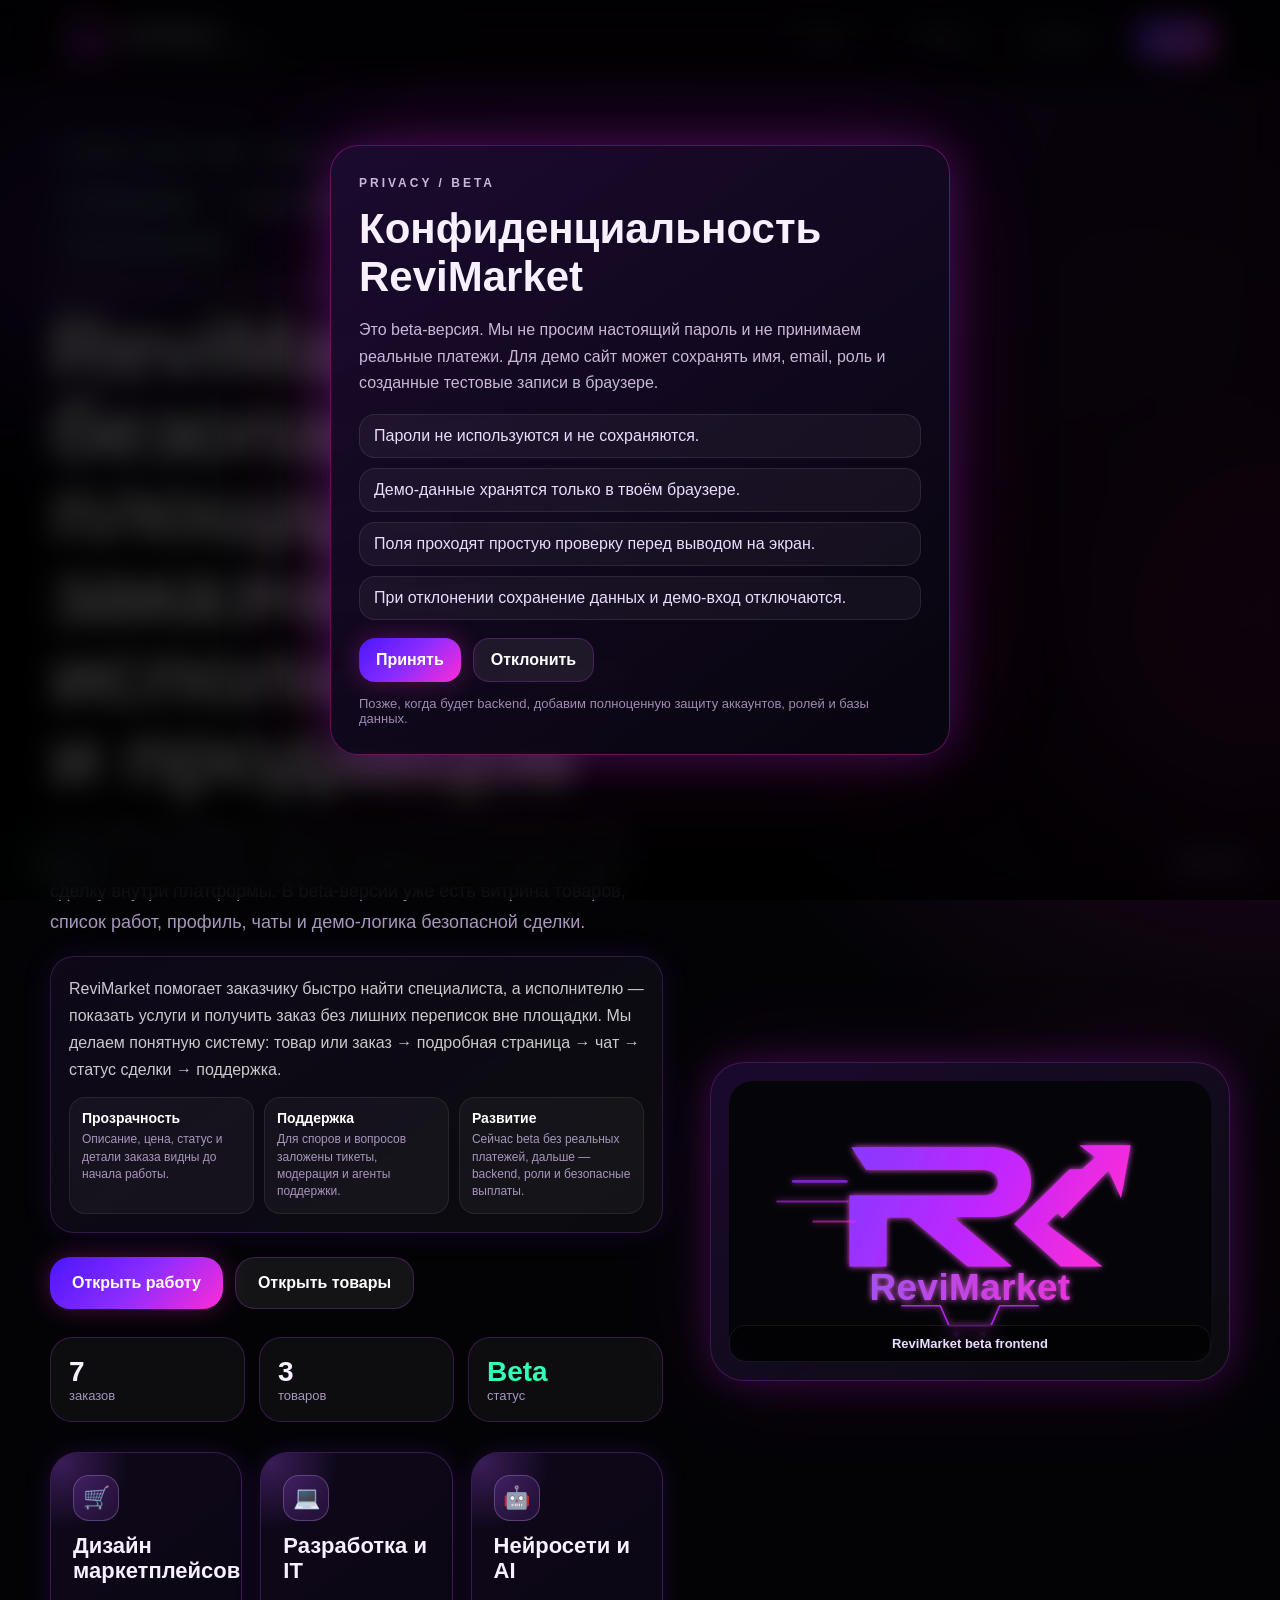
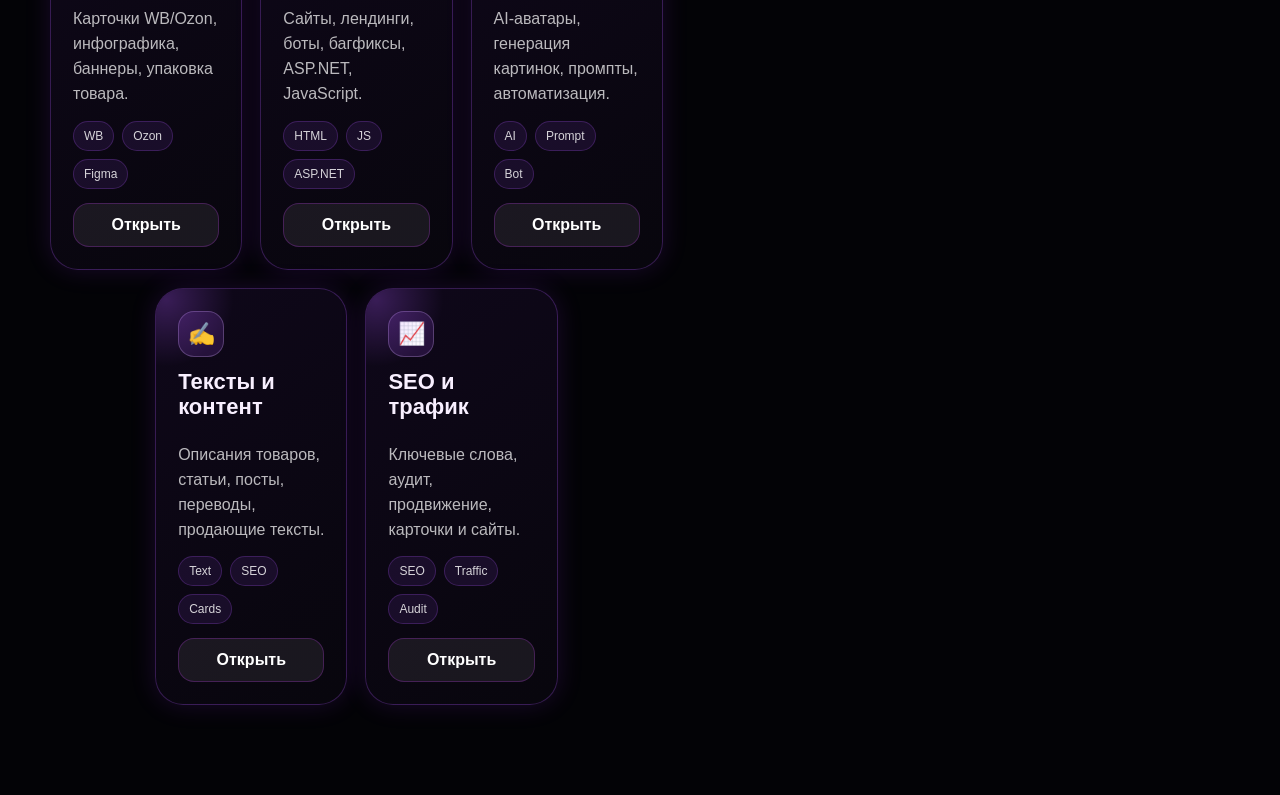
==== commit acc5b603: "Clean landing header and load trust intro" ====
--- a/index.html
+++ b/index.html
@@ -3,14 +3,17 @@
 <head>
   <meta charset="UTF-8" />
   <meta name="viewport" content="width=device-width, initial-scale=1.0" />
-  <title>ReviMarket — freelance, design, goods</title>
-  <meta name="description" content="ReviMarket — фриланс-биржа, заказы для дизайнеров и маркет товаров." />
+  <title>ReviMarket — российская beta-биржа работы и цифровых товаров</title>
+  <meta name="description" content="ReviMarket — российская beta-биржа для заказчиков, исполнителей и продавцов информационных товаров." />
   <link rel="icon" href="assets/revimarket-icon.svg" type="image/svg+xml" />
   <link rel="stylesheet" href="styles.css" />
   <link rel="stylesheet" href="logo-fix.css" />
   <link rel="stylesheet" href="privacy.css" />
   <link rel="stylesheet" href="chat.css" />
   <link rel="stylesheet" href="marketplace-upgrade.css" />
+  <link rel="stylesheet" href="landing-trust.css?v=1" />
+  <link rel="stylesheet" href="panel-optimizer.css?v=1" />
+  <link rel="stylesheet" href="detail-pages.css?v=1" />
   <link rel="stylesheet" href="mobile.css?v=2" />
   <link rel="stylesheet" href="mobile-hardfix.css?v=3" />
 </head>
@@ -24,19 +27,16 @@
       <span class="brand-icon"><img src="assets/revimarket-icon.svg" alt="RM"></span>
       <span>
         <b>ReviMarket</b>
-        <small>freelance • design • goods</small>
+        <small>работа • товары • сделки</small>
       </span>
     </a>
 
     <button class="menu-btn" id="menuBtn">☰</button>
 
     <nav class="nav" id="nav">
-      <a href="#orders" data-page="orders">Заказы</a>
-      <a href="#freelance" data-page="freelance">Фриланс</a>
       <a href="#shop" data-page="shop">Товары</a>
-      <a href="#creators" data-page="creators">Исполнители</a>
-      <a href="#chat" data-page="chat">Чат</a>
-      <a href="#profile" data-page="profile" class="auth-only hidden">Профиль</a>
+      <a href="#freelance" data-page="freelance">Работа</a>
+      <a href="#profile" data-page="profile">Профиль</a>
     </nav>
 
     <button class="btn btn-soft auth-only hidden" id="logoutBtn">Выйти</button>
@@ -46,14 +46,29 @@
   <main>
     <section class="page hero" id="page-home">
       <div class="hero-info">
-        <p class="eyebrow">black / purple neon beta</p>
-        <h1>Фриланс, дизайн и товары в одном месте</h1>
+        <div class="hero-trust-badges" id="heroTrustBadges">
+          <span>✓ Российский проект</span>
+          <span>✓ Заказы и цифровые товары</span>
+          <span>✓ Чаты внутри сделки</span>
+          <span>✓ Demo-безопасная сделка</span>
+        </div>
+        <p class="eyebrow">российская beta-биржа для работы и цифровых товаров</p>
+        <h1>ReviMarket — безопасная площадка для заказчиков, исполнителей и продавцов</h1>
         <p class="hero-text">
-          ReviMarket — молодёжная beta-платформа, где заказчики публикуют задачи,
-          исполнители берут работу, а продавцы добавляют цифровые товары и услуги.
+          Мы создаём российскую онлайн-биржу, где можно размещать заказы, находить исполнителей, продавать информационные товары и вести сделку внутри платформы. В beta-версии уже есть витрина товаров, список работ, профиль, чаты и демо-логика безопасной сделки.
         </p>
+        <div class="hero-description-card" id="heroDescriptionCard">
+          <p>
+            ReviMarket помогает заказчику быстро найти специалиста, а исполнителю — показать услуги и получить заказ без лишних переписок вне площадки. Мы делаем понятную систему: товар или заказ → подробная страница → чат → статус сделки → поддержка.
+          </p>
+          <div class="hero-trust-list">
+            <div><b>Прозрачность</b><span>Описание, цена, статус и детали заказа видны до начала работы.</span></div>
+            <div><b>Поддержка</b><span>Для споров и вопросов заложены тикеты, модерация и агенты поддержки.</span></div>
+            <div><b>Развитие</b><span>Сейчас beta без реальных платежей, дальше — backend, роли и безопасные выплаты.</span></div>
+          </div>
+        </div>
         <div class="hero-actions">
-          <button class="btn btn-primary btn-big" data-go="freelance">Смотреть фриланс</button>
+          <button class="btn btn-primary btn-big" data-go="freelance">Открыть работу</button>
           <button class="btn btn-soft btn-big" data-go="shop">Открыть товары</button>
         </div>
         <div class="metrics">
@@ -87,15 +102,15 @@
     <section class="page hidden" id="page-freelance">
       <div class="section-head">
         <div>
-          <p class="eyebrow">freelance board</p>
-          <h2>Фриланс-биржа</h2>
-          <p>Задачи по сайтам, дизайну, текстам, монтажу и простым IT-работам.</p>
-        </div>
-        <button class="btn btn-primary auth-only hidden" data-create="freelance">+ Фриланс</button>
+          <p class="eyebrow">work board</p>
+          <h2>Работа / фриланс</h2>
+          <p>Список заказов, которые нужно выполнить: сайты, дизайн, карточки, тексты, монтаж и простые IT-задачи.</p>
+        </div>
+        <button class="btn btn-primary auth-only hidden" data-create="freelance">+ Заказ</button>
       </div>
       <div class="toolbar neon-card">
-        <input id="freelanceSearch" placeholder="Поиск: сайт, логотип, монтаж..." />
-        <select id="freelanceFilter"><option value="all">Все</option><option value="web">Сайты</option><option value="design">Дизайн</option><option value="content">Контент</option><option value="video">Видео</option></select>
+        <input id="freelanceSearch" placeholder="Поиск заказа: сайт, карточки, текст, монтаж..." />
+        <select id="freelanceFilter"><option value="all">Все заказы</option><option value="orders">Дизайн-заказы</option><option value="freelance">Фриланс-заказы</option><option value="cards">Карточки</option><option value="web">Сайты</option><option value="design">Дизайн</option><option value="content">Контент</option><option value="video">Видео</option></select>
       </div>
       <div class="grid" id="freelanceGrid"></div>
     </section>
@@ -103,15 +118,15 @@
     <section class="page hidden" id="page-shop">
       <div class="section-head">
         <div>
-          <p class="eyebrow">revi shop</p>
-          <h2>Товары и услуги</h2>
-          <p>Цифровые товары, шаблоны, макеты, аудит карточек и разные объявления.</p>
+          <p class="eyebrow">digital goods</p>
+          <h2>Товары</h2>
+          <p>Список информационных товаров: шаблоны, аудиты, цифровые материалы и готовые услуги.</p>
         </div>
         <button class="btn btn-primary auth-only hidden" data-create="product">+ Товар</button>
       </div>
       <div class="toolbar neon-card">
-        <input id="productsSearch" placeholder="Поиск: шаблон, макет, аудит..." />
-        <select id="productsFilter"><option value="all">Все</option><option value="template">Шаблоны</option><option value="digital">Цифровое</option><option value="service">Услуги</option></select>
+        <input id="productsSearch" placeholder="Поиск: шаблон, аудит, инфотовар..." />
+        <select id="productsFilter"><option value="all">Все товары</option><option value="template">Шаблоны</option><option value="digital">Цифровое</option><option value="service">Услуги</option></select>
       </div>
       <div class="grid" id="productsGrid"></div>
     </section>
@@ -220,6 +235,9 @@
   <script src="site-stats.js"></script>
   <script src="offer.js"></script>
   <script src="marketplace-upgrade.js"></script>
+  <script src="panel-optimizer.js?v=1"></script>
+  <script src="detail-pages.js?v=1"></script>
+  <script src="landing-trust.js?v=1"></script>
   <script src="bugfix.js"></script>
   <script src="dev-logs.js"></script>
 </body>
--- a/landing-trust.css
+++ b/landing-trust.css
@@ -0,0 +1,103 @@
+/* Trust-focused landing header for ReviMarket */
+
+/* Hide injected technical/demo navigation items in the top header. */
+#nav a:not([data-page="shop"]):not([data-page="freelance"]):not([data-page="profile"]) {
+  display: none !important;
+}
+
+#nav a[data-page="shop"],
+#nav a[data-page="freelance"],
+#nav a[data-page="profile"] {
+  min-width: 112px;
+  text-align: center;
+}
+
+.header {
+  gap: 14px;
+}
+
+.hero-trust-badges {
+  display: flex;
+  flex-wrap: wrap;
+  gap: 10px;
+  margin: 0 0 18px;
+}
+
+.hero-trust-badges span {
+  display: inline-flex;
+  align-items: center;
+  min-height: 34px;
+  padding: 8px 12px;
+  border: 1px solid rgba(53, 255, 182, .22);
+  border-radius: 999px;
+  background: rgba(53, 255, 182, .07);
+  color: #d8fff3;
+  font-size: 12px;
+  font-weight: 900;
+  letter-spacing: .2px;
+}
+
+.hero-description-card {
+  max-width: 760px;
+  margin-top: 18px;
+  padding: 18px;
+  border: 1px solid rgba(168, 85, 247, .22);
+  border-radius: 24px;
+  background: linear-gradient(145deg, rgba(18, 10, 31, .76), rgba(255,255,255,.035));
+  box-shadow: 0 0 30px rgba(139,44,255,.12);
+}
+
+.hero-description-card p {
+  margin: 0;
+  color: rgba(255,255,255,.78);
+  line-height: 1.7;
+  font-size: 16px;
+}
+
+.hero-trust-list {
+  display: grid;
+  grid-template-columns: repeat(3, minmax(0, 1fr));
+  gap: 10px;
+  margin-top: 14px;
+}
+
+.hero-trust-list div {
+  padding: 12px;
+  border: 1px solid rgba(255,255,255,.08);
+  border-radius: 16px;
+  background: rgba(255,255,255,.04);
+}
+
+.hero-trust-list b {
+  display: block;
+  margin-bottom: 5px;
+  color: #fff;
+  font-size: 14px;
+}
+
+.hero-trust-list span {
+  display: block;
+  color: var(--muted);
+  font-size: 12px;
+  line-height: 1.45;
+}
+
+.hero h1 {
+  max-width: 880px;
+}
+
+.hero-text {
+  max-width: 770px;
+}
+
+@media (max-width: 920px) {
+  #nav a[data-page="shop"],
+  #nav a[data-page="freelance"],
+  #nav a[data-page="profile"] {
+    min-width: 0;
+  }
+
+  .hero-trust-list {
+    grid-template-columns: 1fr;
+  }
+}
--- a/panel-optimizer.css
+++ b/panel-optimizer.css
@@ -0,0 +1,239 @@
+/* ReviMarket panel optimizer: clean tabs, square categories, profile cabinet */
+
+.nav {
+  align-items: center;
+}
+
+.nav a[data-page="shop"],
+.nav a[data-page="freelance"],
+.nav a[data-page="profile"] {
+  min-width: 118px;
+  justify-content: center;
+  text-align: center;
+}
+
+.rm-home-cats {
+  max-width: 940px;
+  margin: 30px auto 0;
+  grid-template-columns: repeat(6, minmax(0, 1fr)) !important;
+  gap: 18px !important;
+}
+
+.rm-home-cats .rm-mini-category {
+  grid-column: span 2;
+  min-height: 245px;
+  display: flex;
+  flex-direction: column;
+  justify-content: space-between;
+  padding: 22px;
+  border-radius: 28px;
+}
+
+.rm-home-cats .rm-mini-category:nth-child(4) {
+  grid-column: 2 / span 2;
+}
+
+.rm-home-cats .rm-mini-category:nth-child(5) {
+  grid-column: 4 / span 2;
+}
+
+.rm-mini-category h3,
+.rm-cat-card h3 {
+  font-size: 22px;
+  line-height: 1.15;
+}
+
+.rm-mini-category p,
+.rm-cat-card p {
+  margin-bottom: 0;
+}
+
+.rm-mini-category .btn,
+.rm-cat-card .btn {
+  width: 100%;
+}
+
+.profile-tabs-card {
+  width: 100%;
+  display: grid;
+  gap: 16px;
+  margin-top: 18px;
+}
+
+.profile-tabs {
+  display: grid;
+  grid-template-columns: repeat(5, minmax(0, 1fr));
+  gap: 10px;
+  padding: 10px;
+  border: 1px solid rgba(168, 85, 247, .22);
+  border-radius: 22px;
+  background: rgba(255,255,255,.035);
+}
+
+.profile-tab-btn {
+  min-height: 48px;
+  border: 1px solid rgba(168, 85, 247, .20);
+  border-radius: 16px;
+  color: rgba(255,255,255,.76);
+  background: rgba(255,255,255,.045);
+  font-weight: 900;
+  transition: .18s ease;
+}
+
+.profile-tab-btn:hover,
+.profile-tab-btn.active {
+  color: #fff;
+  border-color: rgba(216, 180, 254, .46);
+  background: linear-gradient(135deg, rgba(139, 44, 255, .48), rgba(255, 43, 214, .18));
+  box-shadow: 0 0 24px rgba(168, 85, 247, .18);
+}
+
+.profile-tab-content {
+  display: none;
+}
+
+.profile-tab-content.active {
+  display: grid;
+  gap: 14px;
+}
+
+.profile-list {
+  display: grid;
+  gap: 12px;
+}
+
+.profile-item {
+  display: grid;
+  grid-template-columns: 1fr auto;
+  gap: 14px;
+  align-items: center;
+  padding: 16px;
+  border: 1px solid rgba(168, 85, 247, .18);
+  border-radius: 20px;
+  background: rgba(255,255,255,.04);
+}
+
+.profile-item h3 {
+  margin: 0 0 6px;
+  font-size: 18px;
+}
+
+.profile-item p {
+  margin: 0;
+  color: var(--muted);
+  line-height: 1.5;
+}
+
+.profile-item-meta {
+  display: flex;
+  flex-wrap: wrap;
+  gap: 7px;
+  margin-top: 10px;
+}
+
+.profile-item-meta span {
+  padding: 6px 9px;
+  border: 1px solid rgba(168, 85, 247, .20);
+  border-radius: 999px;
+  background: rgba(168, 85, 247, .09);
+  color: rgba(255,255,255,.78);
+  font-size: 12px;
+  font-weight: 800;
+}
+
+.profile-empty {
+  padding: 18px;
+  border: 1px dashed rgba(168, 85, 247, .34);
+  border-radius: 20px;
+  background: rgba(255,255,255,.03);
+  color: var(--muted);
+}
+
+.profile-status-grid {
+  display: grid;
+  grid-template-columns: repeat(4, minmax(0, 1fr));
+  gap: 12px;
+}
+
+.profile-status-card {
+  padding: 16px;
+  border: 1px solid rgba(168, 85, 247, .18);
+  border-radius: 20px;
+  background: rgba(255,255,255,.04);
+}
+
+.profile-status-card b {
+  display: block;
+  margin-bottom: 5px;
+  font-size: 20px;
+}
+
+.profile-status-card span {
+  color: var(--muted);
+  font-size: 13px;
+}
+
+.profile-actions-row {
+  display: flex;
+  flex-wrap: wrap;
+  gap: 10px;
+}
+
+@media (max-width: 980px) {
+  .rm-home-cats {
+    grid-template-columns: repeat(2, minmax(0, 1fr)) !important;
+  }
+
+  .rm-home-cats .rm-mini-category,
+  .rm-home-cats .rm-mini-category:nth-child(4),
+  .rm-home-cats .rm-mini-category:nth-child(5) {
+    grid-column: auto;
+  }
+
+  .profile-tabs {
+    grid-template-columns: repeat(2, minmax(0, 1fr));
+  }
+
+  .profile-status-grid {
+    grid-template-columns: repeat(2, minmax(0, 1fr));
+  }
+}
+
+@media (max-width: 760px) {
+  .nav a[data-page="shop"],
+  .nav a[data-page="freelance"],
+  .nav a[data-page="profile"] {
+    min-width: 0;
+  }
+
+  .rm-home-cats {
+    display: grid !important;
+    overflow: visible !important;
+    margin: 18px 0 0 !important;
+    padding: 0 !important;
+    scroll-snap-type: none !important;
+  }
+
+  .rm-mini-category {
+    min-width: 0 !important;
+    max-width: none !important;
+    flex: initial !important;
+  }
+
+  .profile-tabs {
+    grid-template-columns: 1fr;
+  }
+
+  .profile-item {
+    grid-template-columns: 1fr;
+  }
+
+  .profile-status-grid {
+    grid-template-columns: 1fr;
+  }
+
+  .profile-actions-row {
+    display: grid;
+    grid-template-columns: 1fr;
+  }
+}
--- a/detail-pages.css
+++ b/detail-pages.css
@@ -0,0 +1,147 @@
+/* ReviMarket product/order detail pages */
+
+.detail-page {
+  display: grid;
+  gap: 18px;
+}
+
+.detail-layout {
+  display: grid;
+  grid-template-columns: minmax(0, 1.3fr) minmax(280px, .7fr);
+  gap: 18px;
+}
+
+.detail-main,
+.detail-side {
+  border: 1px solid rgba(168, 85, 247, .24);
+  background: linear-gradient(145deg, rgba(16, 8, 28, .92), rgba(9, 7, 15, .88));
+  box-shadow: 0 0 30px rgba(147, 51, 234, .14);
+  border-radius: 28px;
+  padding: 24px;
+  position: relative;
+  overflow: hidden;
+}
+
+.detail-main::before,
+.detail-side::before {
+  content: "";
+  position: absolute;
+  inset: -70px auto auto -70px;
+  width: 180px;
+  height: 180px;
+  border-radius: 999px;
+  background: radial-gradient(circle, rgba(168, 85, 247, .24), transparent 70%);
+  pointer-events: none;
+}
+
+.detail-back {
+  width: max-content;
+  margin-bottom: 14px;
+}
+
+.detail-main h2 {
+  margin: 0 0 12px;
+  font-size: clamp(30px, 5vw, 56px);
+  line-height: 1.02;
+}
+
+.detail-description {
+  color: rgba(255,255,255,.74);
+  line-height: 1.65;
+  font-size: 17px;
+  margin-bottom: 18px;
+}
+
+.detail-tags {
+  display: flex;
+  flex-wrap: wrap;
+  gap: 9px;
+  margin: 18px 0;
+}
+
+.detail-tags span,
+.detail-badge {
+  border: 1px solid rgba(168, 85, 247, .24);
+  background: rgba(168, 85, 247, .10);
+  color: rgba(255,255,255,.84);
+  padding: 8px 11px;
+  border-radius: 999px;
+  font-size: 12px;
+  font-weight: 800;
+}
+
+.detail-price {
+  font-size: 36px;
+  font-weight: 950;
+  margin: 8px 0 10px;
+}
+
+.detail-side h3 {
+  margin: 0 0 12px;
+  font-size: 22px;
+}
+
+.detail-info-grid {
+  display: grid;
+  gap: 10px;
+  margin: 16px 0;
+}
+
+.detail-info-card {
+  padding: 14px;
+  border-radius: 18px;
+  border: 1px solid rgba(168, 85, 247, .18);
+  background: rgba(255,255,255,.04);
+}
+
+.detail-info-card b {
+  display: block;
+  margin-bottom: 4px;
+  font-size: 17px;
+}
+
+.detail-info-card span {
+  color: var(--muted);
+  font-size: 13px;
+}
+
+.detail-actions {
+  display: grid;
+  gap: 10px;
+  margin-top: 16px;
+}
+
+.detail-section-title {
+  margin-top: 22px;
+  margin-bottom: 10px;
+  font-size: 20px;
+}
+
+.detail-card-body {
+  padding: 14px;
+  border-radius: 18px;
+  border: 1px solid rgba(168, 85, 247, .18);
+  background: rgba(255,255,255,.035);
+  color: rgba(255,255,255,.74);
+  line-height: 1.6;
+}
+
+.card [data-detail-open] {
+  width: 100%;
+}
+
+@media (max-width: 900px) {
+  .detail-layout {
+    grid-template-columns: 1fr;
+  }
+
+  .detail-main,
+  .detail-side {
+    padding: 18px;
+    border-radius: 24px;
+  }
+
+  .detail-price {
+    font-size: 30px;
+  }
+}
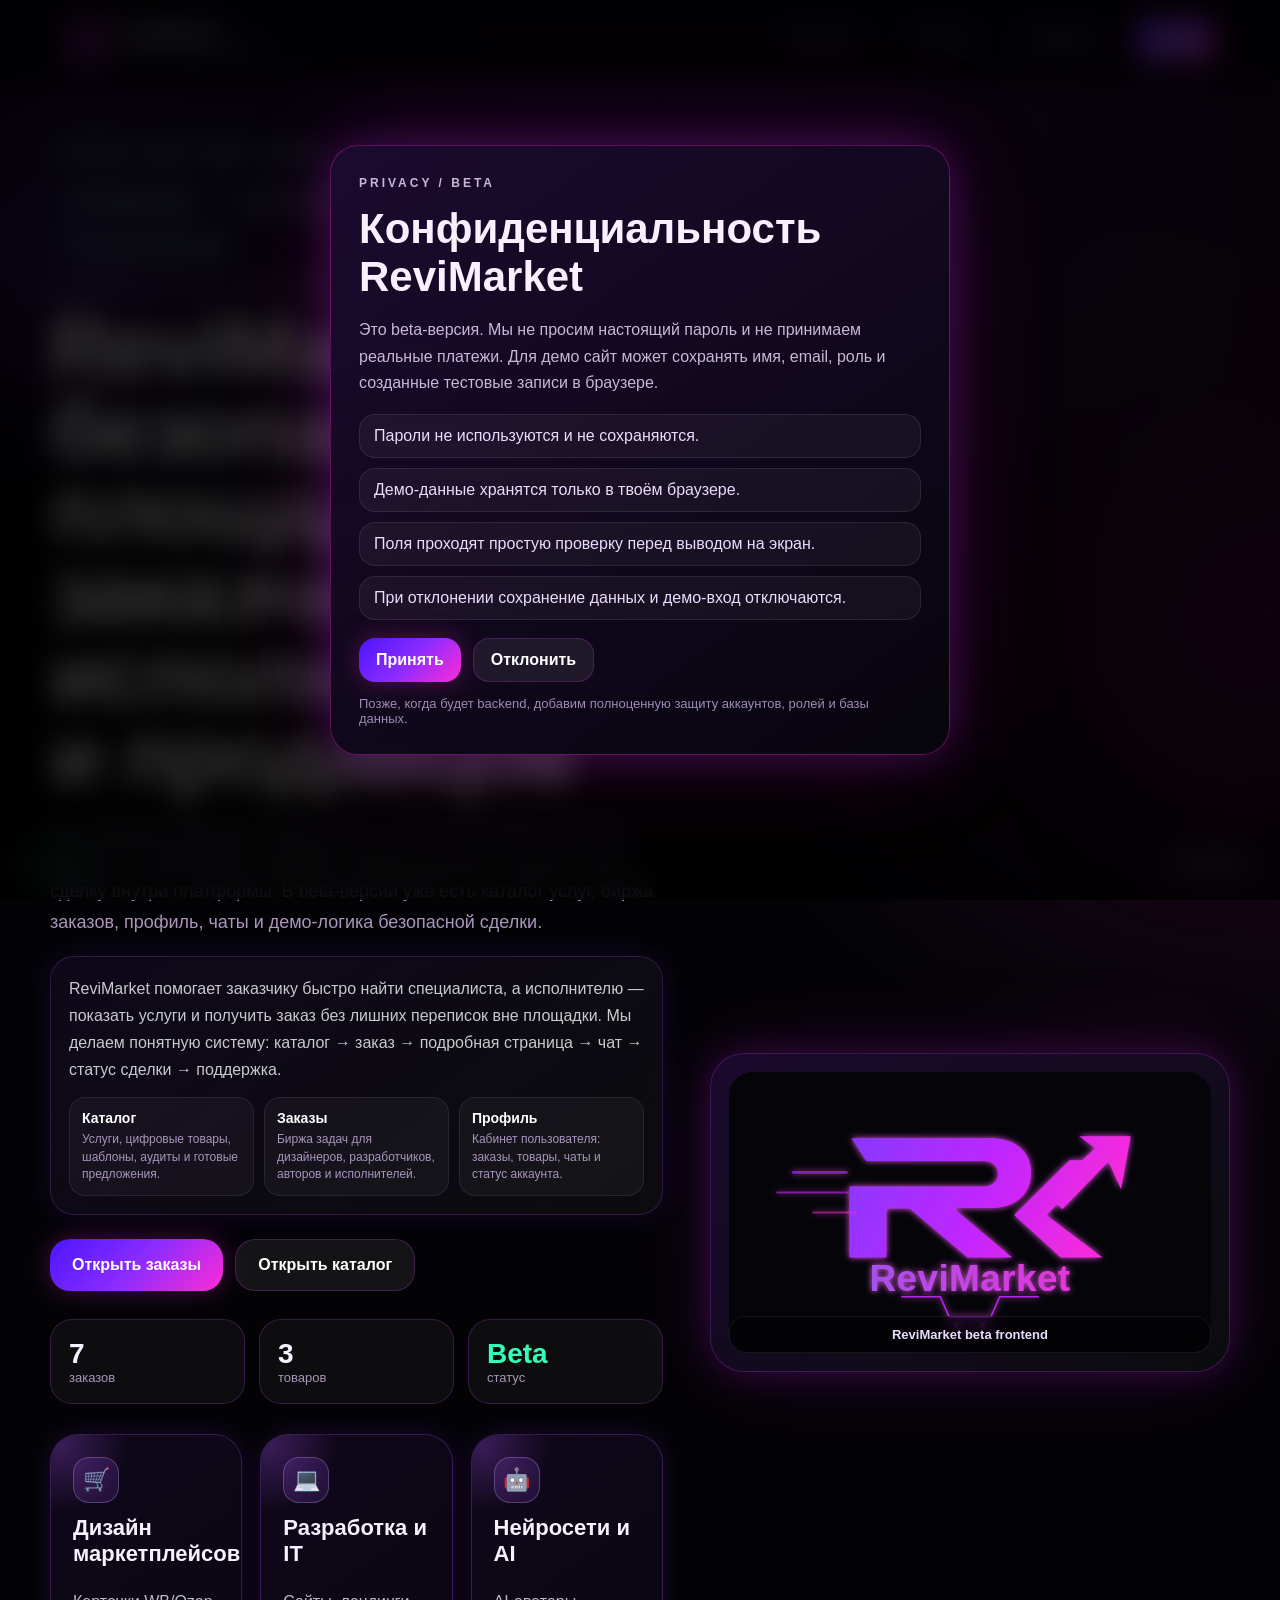
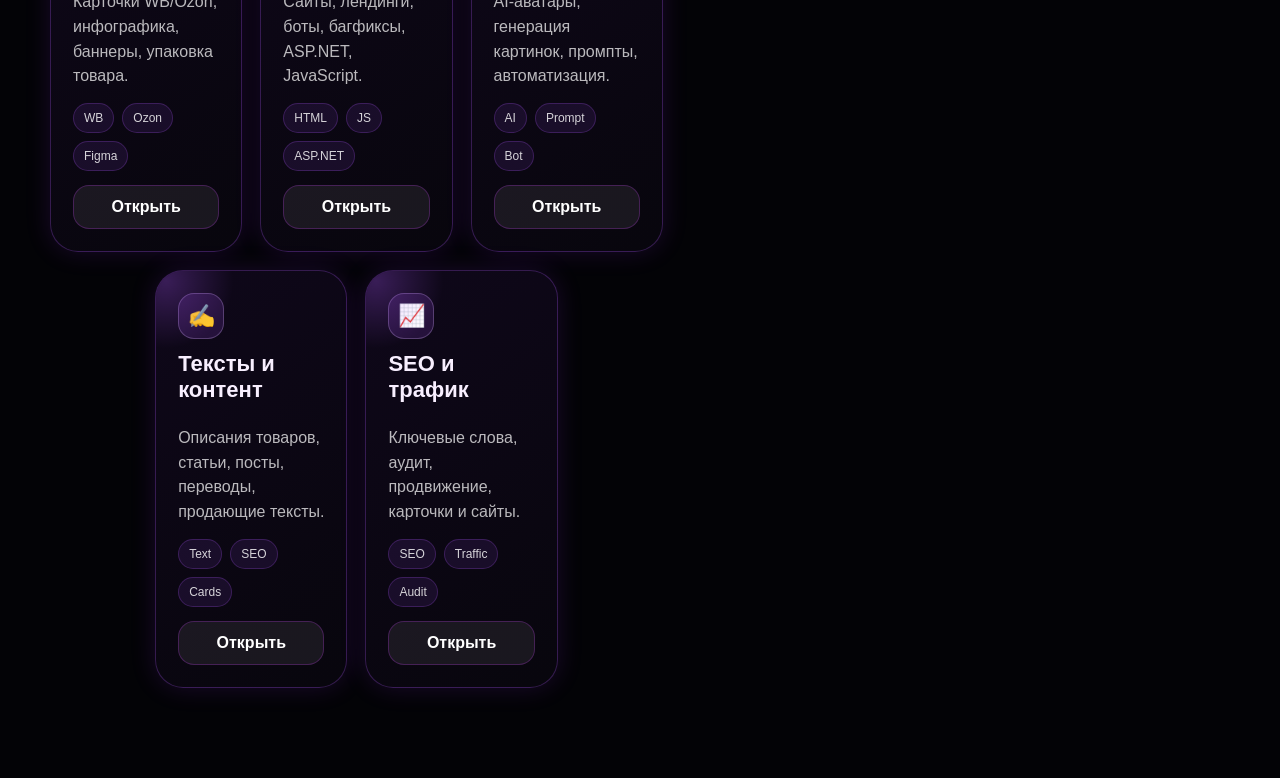
==== commit b9a9d1b2: "Update initial header to Kwork-like tabs" ====
--- a/index.html
+++ b/index.html
@@ -12,10 +12,12 @@
   <link rel="stylesheet" href="chat.css" />
   <link rel="stylesheet" href="marketplace-upgrade.css" />
   <link rel="stylesheet" href="landing-trust.css?v=1" />
-  <link rel="stylesheet" href="panel-optimizer.css?v=1" />
+  <link rel="stylesheet" href="panel-optimizer.css?v=2" />
   <link rel="stylesheet" href="detail-pages.css?v=1" />
+  <link rel="stylesheet" href="profile-hardfix.css?v=1" />
   <link rel="stylesheet" href="mobile.css?v=2" />
   <link rel="stylesheet" href="mobile-hardfix.css?v=3" />
+  <link rel="stylesheet" href="nav-hardfix.css?v=2" />
 </head>
 <body>
   <div class="bg-grid"></div>
@@ -34,8 +36,10 @@
     <button class="menu-btn" id="menuBtn">☰</button>
 
     <nav class="nav" id="nav">
-      <a href="#shop" data-page="shop">Товары</a>
-      <a href="#freelance" data-page="freelance">Работа</a>
+      <a href="#shop" data-page="shop">Каталог</a>
+      <a href="#freelance" data-page="freelance">Заказы</a>
+      <a href="#creators" data-page="creators">Исполнители</a>
+      <a href="#chat" data-page="chat">Сообщения</a>
       <a href="#profile" data-page="profile">Профиль</a>
     </nav>
 
@@ -48,28 +52,28 @@
       <div class="hero-info">
         <div class="hero-trust-badges" id="heroTrustBadges">
           <span>✓ Российский проект</span>
-          <span>✓ Заказы и цифровые товары</span>
-          <span>✓ Чаты внутри сделки</span>
+          <span>✓ Каталог услуг</span>
+          <span>✓ Биржа заказов</span>
           <span>✓ Demo-безопасная сделка</span>
         </div>
         <p class="eyebrow">российская beta-биржа для работы и цифровых товаров</p>
         <h1>ReviMarket — безопасная площадка для заказчиков, исполнителей и продавцов</h1>
         <p class="hero-text">
-          Мы создаём российскую онлайн-биржу, где можно размещать заказы, находить исполнителей, продавать информационные товары и вести сделку внутри платформы. В beta-версии уже есть витрина товаров, список работ, профиль, чаты и демо-логика безопасной сделки.
+          Мы создаём российскую онлайн-биржу, где можно размещать заказы, находить исполнителей, продавать информационные товары и вести сделку внутри платформы. В beta-версии уже есть каталог услуг, биржа заказов, профиль, чаты и демо-логика безопасной сделки.
         </p>
         <div class="hero-description-card" id="heroDescriptionCard">
           <p>
-            ReviMarket помогает заказчику быстро найти специалиста, а исполнителю — показать услуги и получить заказ без лишних переписок вне площадки. Мы делаем понятную систему: товар или заказ → подробная страница → чат → статус сделки → поддержка.
+            ReviMarket помогает заказчику быстро найти специалиста, а исполнителю — показать услуги и получить заказ без лишних переписок вне площадки. Мы делаем понятную систему: каталог → заказ → подробная страница → чат → статус сделки → поддержка.
           </p>
           <div class="hero-trust-list">
-            <div><b>Прозрачность</b><span>Описание, цена, статус и детали заказа видны до начала работы.</span></div>
-            <div><b>Поддержка</b><span>Для споров и вопросов заложены тикеты, модерация и агенты поддержки.</span></div>
-            <div><b>Развитие</b><span>Сейчас beta без реальных платежей, дальше — backend, роли и безопасные выплаты.</span></div>
+            <div><b>Каталог</b><span>Услуги, цифровые товары, шаблоны, аудиты и готовые предложения.</span></div>
+            <div><b>Заказы</b><span>Биржа задач для дизайнеров, разработчиков, авторов и исполнителей.</span></div>
+            <div><b>Профиль</b><span>Кабинет пользователя: заказы, товары, чаты и статус аккаунта.</span></div>
           </div>
         </div>
         <div class="hero-actions">
-          <button class="btn btn-primary btn-big" data-go="freelance">Открыть работу</button>
-          <button class="btn btn-soft btn-big" data-go="shop">Открыть товары</button>
+          <button class="btn btn-primary btn-big" data-go="freelance">Открыть заказы</button>
+          <button class="btn btn-soft btn-big" data-go="shop">Открыть каталог</button>
         </div>
         <div class="metrics">
           <div><b id="countOrders">0</b><span>заказов</span></div>
@@ -103,8 +107,8 @@
       <div class="section-head">
         <div>
           <p class="eyebrow">work board</p>
-          <h2>Работа / фриланс</h2>
-          <p>Список заказов, которые нужно выполнить: сайты, дизайн, карточки, тексты, монтаж и простые IT-задачи.</p>
+          <h2>Биржа заказов</h2>
+          <p>Заказы, которые нужно выполнить: дизайн, сайты, карточки, тексты, монтаж и простые IT-задачи.</p>
         </div>
         <button class="btn btn-primary auth-only hidden" data-create="freelance">+ Заказ</button>
       </div>
@@ -118,14 +122,14 @@
     <section class="page hidden" id="page-shop">
       <div class="section-head">
         <div>
-          <p class="eyebrow">digital goods</p>
-          <h2>Товары</h2>
-          <p>Список информационных товаров: шаблоны, аудиты, цифровые материалы и готовые услуги.</p>
-        </div>
-        <button class="btn btn-primary auth-only hidden" data-create="product">+ Товар</button>
+          <p class="eyebrow">service catalog</p>
+          <h2>Каталог услуг и товаров</h2>
+          <p>Услуги, цифровые товары, шаблоны, аудиты, макеты и готовые предложения.</p>
+        </div>
+        <button class="btn btn-primary auth-only hidden" data-create="product">+ Товар / услуга</button>
       </div>
       <div class="toolbar neon-card">
-        <input id="productsSearch" placeholder="Поиск: шаблон, аудит, инфотовар..." />
+        <input id="productsSearch" placeholder="Поиск по каталогу: шаблон, аудит, услуга..." />
         <select id="productsFilter"><option value="all">Все товары</option><option value="template">Шаблоны</option><option value="digital">Цифровое</option><option value="service">Услуги</option></select>
       </div>
       <div class="grid" id="productsGrid"></div>
@@ -146,7 +150,7 @@
       <div class="section-head">
         <div>
           <p class="eyebrow">deal chat</p>
-          <h2>Чат заказчика и исполнителя</h2>
+          <h2>Сообщения</h2>
           <p>Демо-переписка по заказам. В полной версии сообщения будут храниться на сервере и привязываться к сделке.</p>
         </div>
       </div>
@@ -235,9 +239,10 @@
   <script src="site-stats.js"></script>
   <script src="offer.js"></script>
   <script src="marketplace-upgrade.js"></script>
-  <script src="panel-optimizer.js?v=1"></script>
+  <script src="panel-optimizer.js?v=2"></script>
   <script src="detail-pages.js?v=1"></script>
-  <script src="landing-trust.js?v=1"></script>
+  <script src="landing-trust.js?v=3"></script>
+  <script src="profile-hardfix.js?v=1"></script>
   <script src="bugfix.js"></script>
   <script src="dev-logs.js"></script>
 </body>
--- a/profile-hardfix.css
+++ b/profile-hardfix.css
@@ -0,0 +1,213 @@
+/* Hard profile/cabinet fix for ReviMarket */
+
+#page-profile .profile {
+  display: block !important;
+  padding: 0 !important;
+  border-radius: 34px;
+  overflow: hidden;
+}
+
+#page-profile #avatar,
+#page-profile #profileName,
+#page-profile #profileInfo,
+#page-profile #profileActions,
+#rmAccountUpgrade {
+  display: none !important;
+}
+
+.rm-profile-fixed {
+  display: grid;
+  gap: 18px;
+  padding: 24px;
+}
+
+.rm-profile-top {
+  display: grid;
+  grid-template-columns: auto 1fr auto;
+  gap: 18px;
+  align-items: center;
+  padding: 18px;
+  border: 1px solid rgba(168, 85, 247, .22);
+  border-radius: 26px;
+  background: linear-gradient(145deg, rgba(31, 13, 56, .78), rgba(255,255,255,.035));
+}
+
+.rm-profile-avatar {
+  display: grid;
+  place-items: center;
+  width: 82px;
+  height: 82px;
+  border-radius: 26px;
+  background: linear-gradient(135deg, var(--violet), var(--purple), var(--pink));
+  box-shadow: 0 0 28px rgba(255, 43, 214, .34);
+  color: #fff;
+  font-size: 26px;
+  font-weight: 1000;
+}
+
+.rm-profile-top h2 {
+  margin: 0 0 8px;
+  font-size: clamp(28px, 4vw, 46px);
+  line-height: 1;
+}
+
+.rm-profile-top p {
+  max-width: 760px;
+  margin: 0;
+  color: var(--muted);
+  line-height: 1.6;
+}
+
+.rm-profile-actions {
+  display: flex;
+  flex-wrap: wrap;
+  justify-content: flex-end;
+  gap: 10px;
+}
+
+.rm-profile-stats {
+  display: grid;
+  grid-template-columns: repeat(4, minmax(0, 1fr));
+  gap: 14px;
+}
+
+.rm-profile-stat,
+.rm-profile-panel,
+.rm-profile-row {
+  border: 1px solid rgba(168, 85, 247, .20);
+  background: rgba(255,255,255,.045);
+}
+
+.rm-profile-stat {
+  padding: 16px;
+  border-radius: 22px;
+}
+
+.rm-profile-stat b {
+  display: block;
+  margin-bottom: 7px;
+  color: #fff;
+  font-size: 26px;
+}
+
+.rm-profile-stat span {
+  color: var(--muted);
+  font-size: 13px;
+}
+
+.rm-profile-tabs {
+  display: grid;
+  grid-template-columns: repeat(5, minmax(0, 1fr));
+  gap: 10px;
+  padding: 10px;
+  border: 1px solid rgba(168, 85, 247, .22);
+  border-radius: 24px;
+  background: rgba(0,0,0,.14);
+}
+
+.rm-profile-tab {
+  min-height: 48px;
+  border: 1px solid rgba(168, 85, 247, .20);
+  border-radius: 16px;
+  background: rgba(255,255,255,.045);
+  color: rgba(255,255,255,.76);
+  font-weight: 950;
+  transition: .18s ease;
+}
+
+.rm-profile-tab:hover,
+.rm-profile-tab.active {
+  color: #fff;
+  border-color: rgba(216, 180, 254, .50);
+  background: linear-gradient(135deg, rgba(139, 44, 255, .50), rgba(255, 43, 214, .18));
+  box-shadow: 0 0 24px rgba(168,85,247,.18);
+}
+
+.rm-profile-panel {
+  display: grid;
+  gap: 12px;
+  padding: 18px;
+  border-radius: 26px;
+}
+
+.rm-profile-row {
+  display: grid;
+  grid-template-columns: 1fr auto;
+  gap: 14px;
+  align-items: center;
+  padding: 15px;
+  border-radius: 18px;
+}
+
+.rm-profile-row h3 {
+  margin: 0 0 7px;
+  font-size: 19px;
+}
+
+.rm-profile-row p {
+  margin: 0;
+  color: var(--muted);
+  line-height: 1.55;
+}
+
+.rm-profile-meta {
+  display: flex;
+  flex-wrap: wrap;
+  gap: 7px;
+  margin-top: 10px;
+}
+
+.rm-profile-meta span {
+  padding: 6px 9px;
+  border: 1px solid rgba(168, 85, 247, .20);
+  border-radius: 999px;
+  background: rgba(168,85,247,.10);
+  color: rgba(255,255,255,.80);
+  font-size: 12px;
+  font-weight: 850;
+}
+
+.rm-profile-empty {
+  padding: 18px;
+  border: 1px dashed rgba(168, 85, 247, .34);
+  border-radius: 18px;
+  background: rgba(255,255,255,.03);
+  color: var(--muted);
+  line-height: 1.55;
+}
+
+@media (max-width: 920px) {
+  .rm-profile-top {
+    grid-template-columns: 1fr;
+    align-items: start;
+  }
+
+  .rm-profile-actions {
+    justify-content: flex-start;
+  }
+
+  .rm-profile-stats {
+    grid-template-columns: repeat(2, minmax(0, 1fr));
+  }
+
+  .rm-profile-tabs {
+    grid-template-columns: repeat(2, minmax(0, 1fr));
+  }
+}
+
+@media (max-width: 620px) {
+  .rm-profile-fixed {
+    padding: 14px;
+  }
+
+  .rm-profile-stats,
+  .rm-profile-tabs,
+  .rm-profile-row {
+    grid-template-columns: 1fr;
+  }
+
+  .rm-profile-top,
+  .rm-profile-panel {
+    border-radius: 22px;
+  }
+}
--- a/nav-hardfix.css
+++ b/nav-hardfix.css
@@ -0,0 +1,45 @@
+/* Kwork-like navigation: compact marketplace header. */
+
+.header .nav {
+  margin-left: auto !important;
+  display: flex;
+  align-items: center;
+  gap: 8px;
+}
+
+.header .nav a,
+.header .nav a[data-page] {
+  display: none !important;
+}
+
+.header .nav a[data-page="shop"],
+.header .nav a[data-page="freelance"],
+.header .nav a[data-page="creators"],
+.header .nav a[data-page="chat"],
+.header .nav a[data-page="profile"] {
+  display: inline-flex !important;
+  align-items: center;
+  justify-content: center;
+  min-width: auto;
+  text-align: center;
+  padding: 10px 14px;
+}
+
+.header .nav a[data-page="shop"] {
+  font-weight: 900;
+}
+
+@media (max-width: 920px) {
+  .header .nav.open {
+    display: flex !important;
+  }
+
+  .header .nav a[data-page="shop"],
+  .header .nav a[data-page="freelance"],
+  .header .nav a[data-page="creators"],
+  .header .nav a[data-page="chat"],
+  .header .nav a[data-page="profile"] {
+    width: 100%;
+    min-width: 0;
+  }
+}
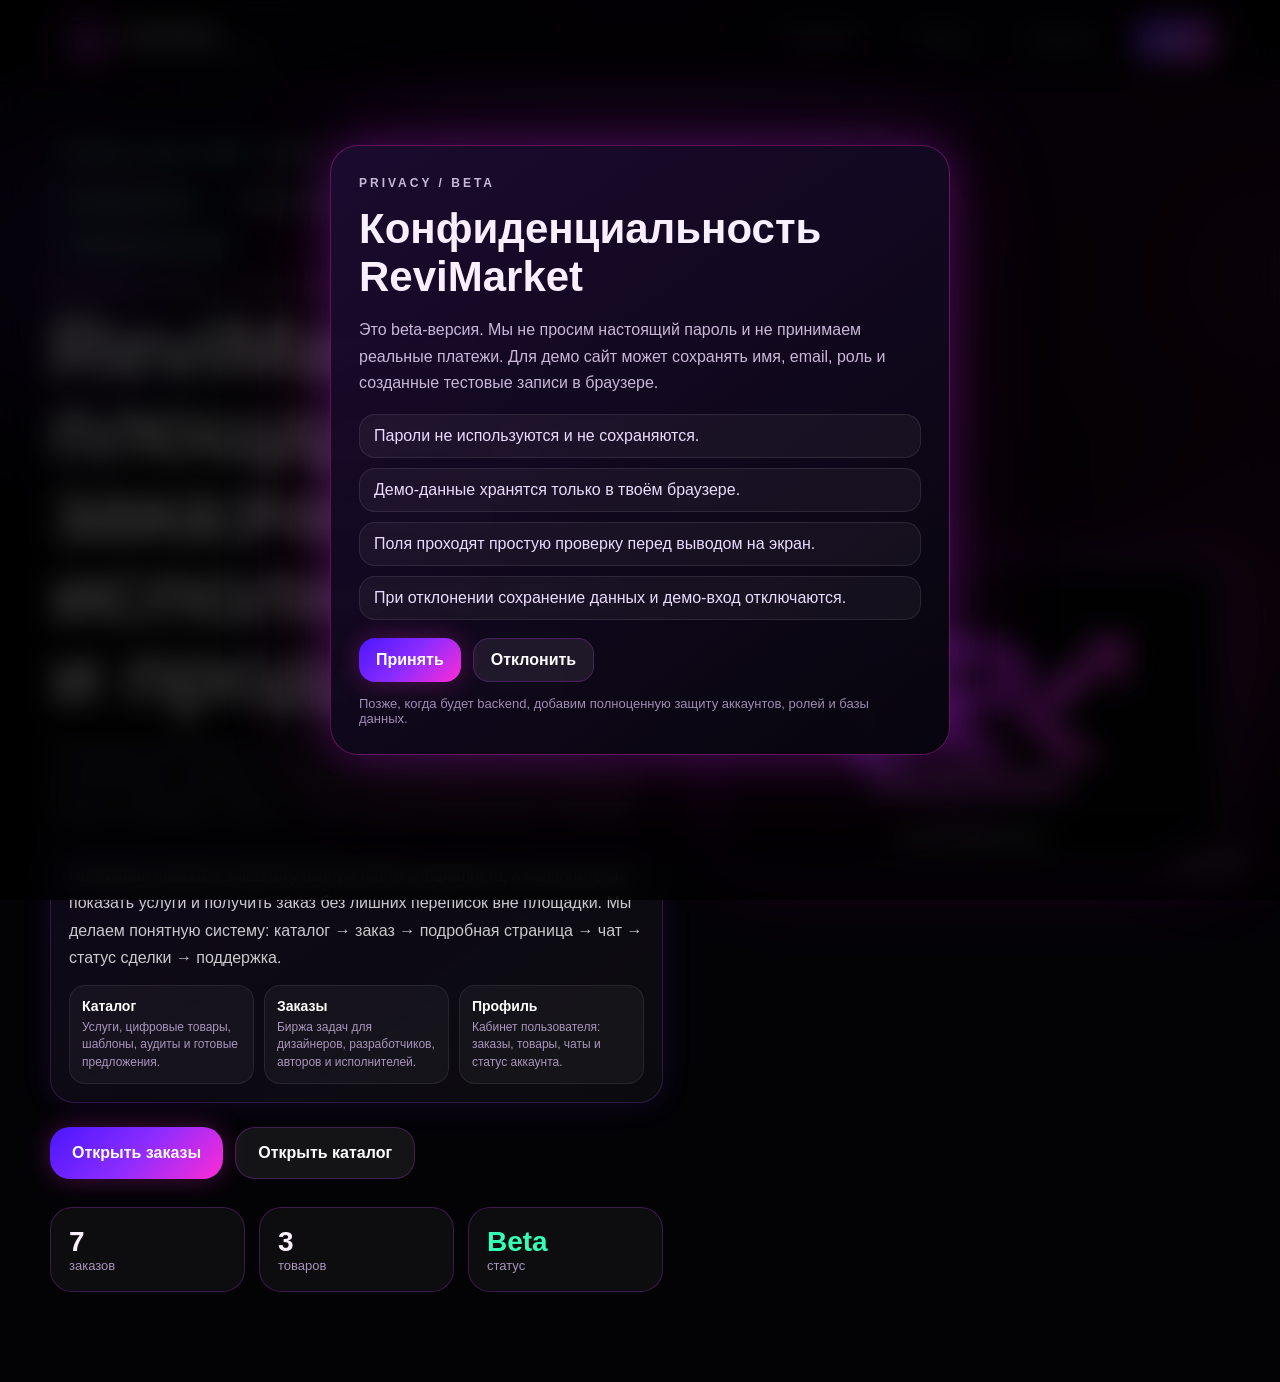
==== commit 12571730: "Disable conflicting scripts and use stable UI" ====
--- a/index.html
+++ b/index.html
@@ -12,7 +12,6 @@
   <link rel="stylesheet" href="chat.css" />
   <link rel="stylesheet" href="marketplace-upgrade.css" />
   <link rel="stylesheet" href="landing-trust.css?v=1" />
-  <link rel="stylesheet" href="panel-optimizer.css?v=2" />
   <link rel="stylesheet" href="detail-pages.css?v=1" />
   <link rel="stylesheet" href="profile-hardfix.css?v=1" />
   <link rel="stylesheet" href="mobile.css?v=2" />
@@ -57,9 +56,9 @@
           <span>✓ Demo-безопасная сделка</span>
         </div>
         <p class="eyebrow">российская beta-биржа для работы и цифровых товаров</p>
-        <h1>ReviMarket — безопасная площадка для заказчиков, исполнителей и продавцов</h1>
+        <h1>ReviMarket — площадка для заказчиков, исполнителей и продавцов</h1>
         <p class="hero-text">
-          Мы создаём российскую онлайн-биржу, где можно размещать заказы, находить исполнителей, продавать информационные товары и вести сделку внутри платформы. В beta-версии уже есть каталог услуг, биржа заказов, профиль, чаты и демо-логика безопасной сделки.
+          Российская beta-биржа, где можно размещать заказы, находить исполнителей, продавать информационные товары и вести переписку внутри платформы. Сейчас это демо-версия без реальных платежей.
         </p>
         <div class="hero-description-card" id="heroDescriptionCard">
           <p>
@@ -114,7 +113,7 @@
       </div>
       <div class="toolbar neon-card">
         <input id="freelanceSearch" placeholder="Поиск заказа: сайт, карточки, текст, монтаж..." />
-        <select id="freelanceFilter"><option value="all">Все заказы</option><option value="orders">Дизайн-заказы</option><option value="freelance">Фриланс-заказы</option><option value="cards">Карточки</option><option value="web">Сайты</option><option value="design">Дизайн</option><option value="content">Контент</option><option value="video">Видео</option></select>
+        <select id="freelanceFilter"><option value="all">Все заказы</option><option value="web">Сайты</option><option value="design">Дизайн</option><option value="content">Контент</option><option value="video">Видео</option></select>
       </div>
       <div class="grid" id="freelanceGrid"></div>
     </section>
@@ -236,14 +235,6 @@
   <div class="toast hidden" id="toast"></div>
   <script>window.__RM_START_HASH = location.hash;</script>
   <script src="app.js"></script>
-  <script src="site-stats.js"></script>
-  <script src="offer.js"></script>
-  <script src="marketplace-upgrade.js"></script>
-  <script src="panel-optimizer.js?v=2"></script>
-  <script src="detail-pages.js?v=1"></script>
-  <script src="landing-trust.js?v=3"></script>
-  <script src="profile-hardfix.js?v=1"></script>
-  <script src="bugfix.js"></script>
-  <script src="dev-logs.js"></script>
+  <script src="stable-ui.js?v=1"></script>
 </body>
 </html>
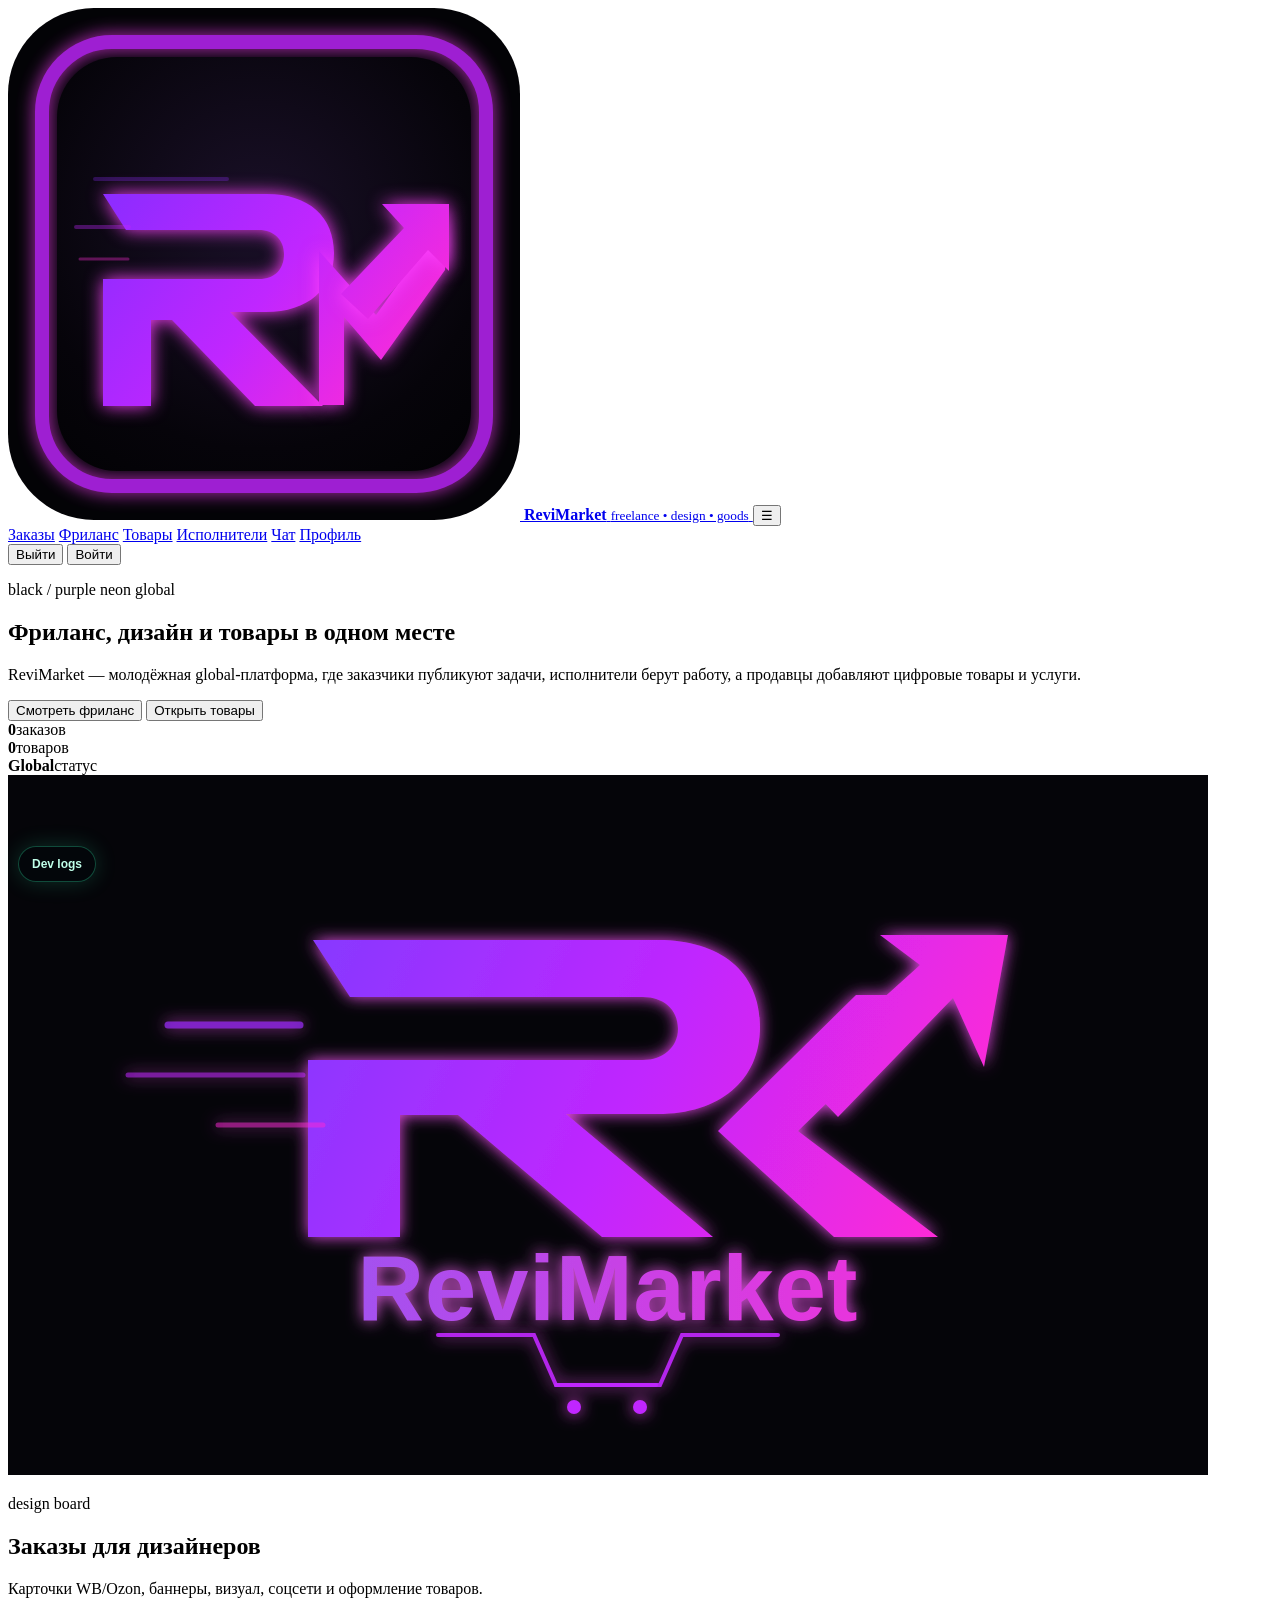
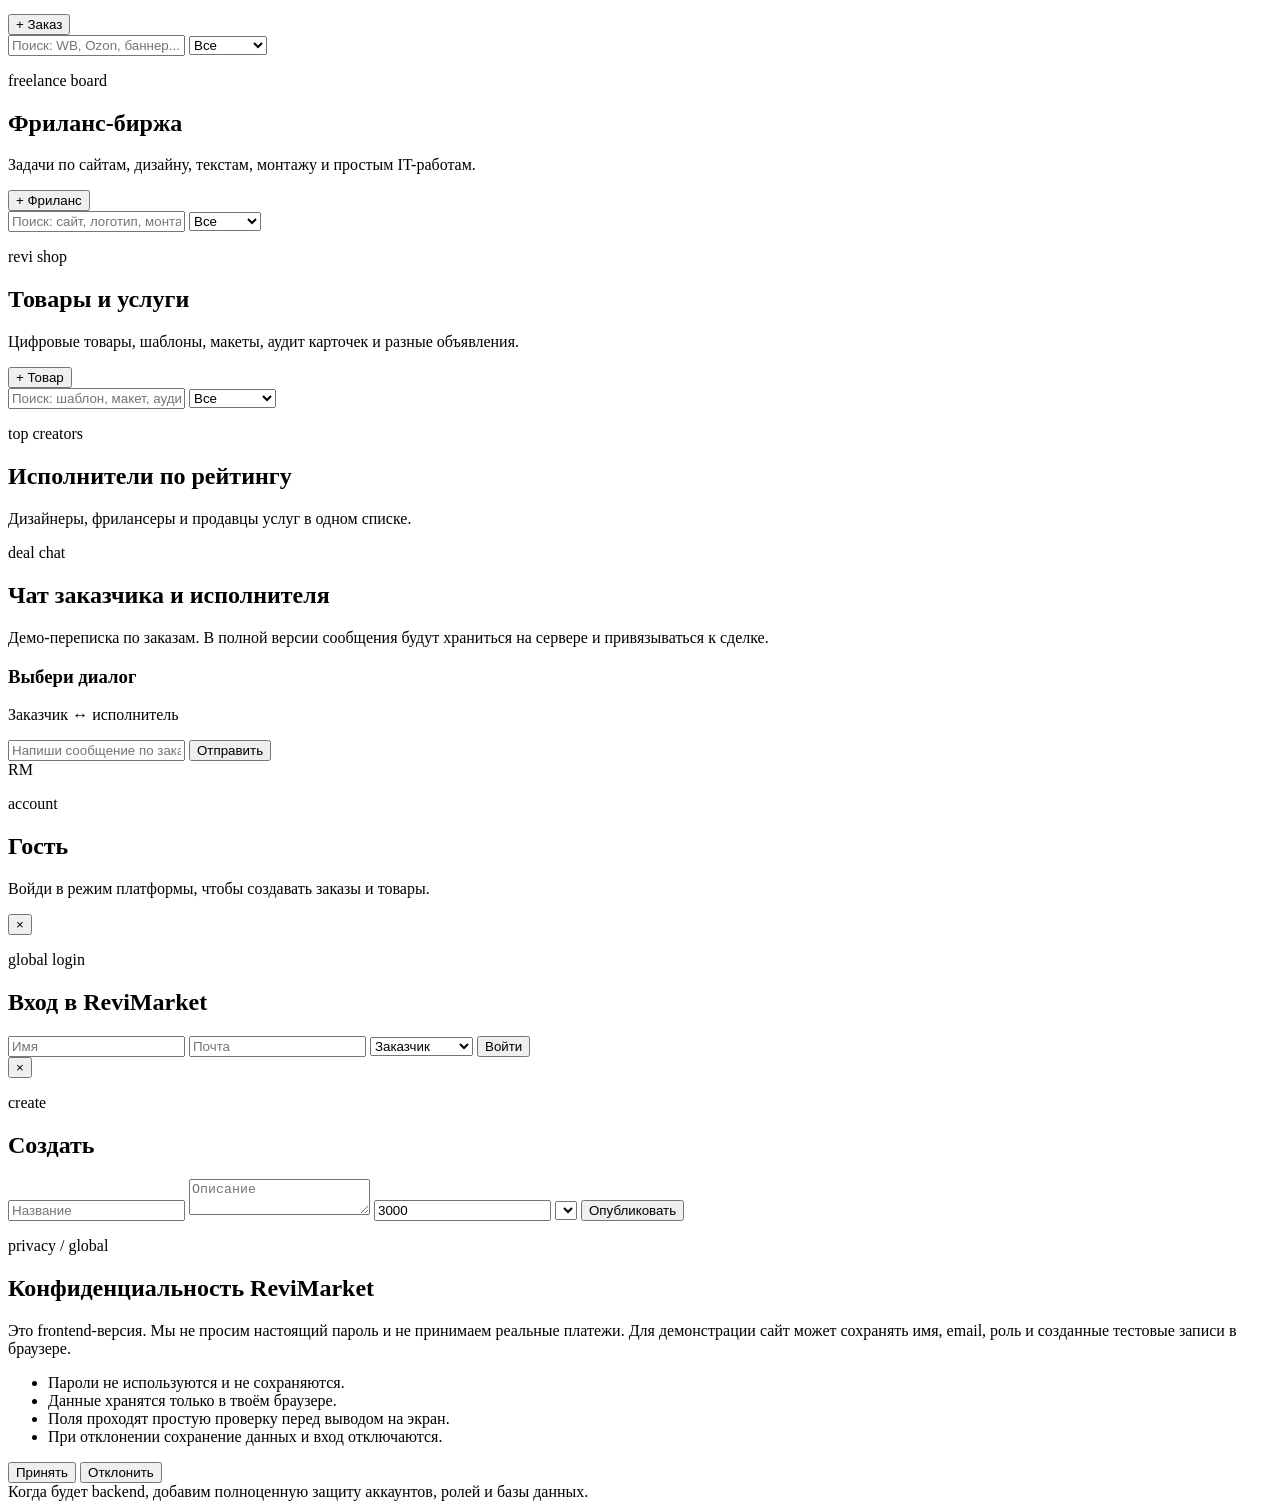
==== commit a30c05f8: "Restore global release index" ====
--- a/index.html
+++ b/index.html
@@ -3,20 +3,16 @@
 <head>
   <meta charset="UTF-8" />
   <meta name="viewport" content="width=device-width, initial-scale=1.0" />
-  <title>ReviMarket — российская beta-биржа работы и цифровых товаров</title>
-  <meta name="description" content="ReviMarket — российская beta-биржа для заказчиков, исполнителей и продавцов информационных товаров." />
+  <title>ReviMarket Global — freelance, design, goods</title>
+  <meta name="description" content="ReviMarket Global — фриланс-биржа, заказы для дизайнеров и маркет товаров." />
   <link rel="icon" href="assets/revimarket-icon.svg" type="image/svg+xml" />
   <link rel="stylesheet" href="styles.css" />
   <link rel="stylesheet" href="logo-fix.css" />
   <link rel="stylesheet" href="privacy.css" />
   <link rel="stylesheet" href="chat.css" />
   <link rel="stylesheet" href="marketplace-upgrade.css" />
-  <link rel="stylesheet" href="landing-trust.css?v=1" />
-  <link rel="stylesheet" href="detail-pages.css?v=1" />
-  <link rel="stylesheet" href="profile-hardfix.css?v=1" />
   <link rel="stylesheet" href="mobile.css?v=2" />
   <link rel="stylesheet" href="mobile-hardfix.css?v=3" />
-  <link rel="stylesheet" href="nav-hardfix.css?v=2" />
 </head>
 <body>
   <div class="bg-grid"></div>
@@ -28,18 +24,19 @@
       <span class="brand-icon"><img src="assets/revimarket-icon.svg" alt="RM"></span>
       <span>
         <b>ReviMarket</b>
-        <small>работа • товары • сделки</small>
+        <small>freelance • design • goods</small>
       </span>
     </a>
 
     <button class="menu-btn" id="menuBtn">☰</button>
 
     <nav class="nav" id="nav">
-      <a href="#shop" data-page="shop">Каталог</a>
-      <a href="#freelance" data-page="freelance">Заказы</a>
+      <a href="#orders" data-page="orders">Заказы</a>
+      <a href="#freelance" data-page="freelance">Фриланс</a>
+      <a href="#shop" data-page="shop">Товары</a>
       <a href="#creators" data-page="creators">Исполнители</a>
-      <a href="#chat" data-page="chat">Сообщения</a>
-      <a href="#profile" data-page="profile">Профиль</a>
+      <a href="#chat" data-page="chat">Чат</a>
+      <a href="#profile" data-page="profile" class="auth-only hidden">Профиль</a>
     </nav>
 
     <button class="btn btn-soft auth-only hidden" id="logoutBtn">Выйти</button>
@@ -49,35 +46,20 @@
   <main>
     <section class="page hero" id="page-home">
       <div class="hero-info">
-        <div class="hero-trust-badges" id="heroTrustBadges">
-          <span>✓ Российский проект</span>
-          <span>✓ Каталог услуг</span>
-          <span>✓ Биржа заказов</span>
-          <span>✓ Demo-безопасная сделка</span>
-        </div>
-        <p class="eyebrow">российская beta-биржа для работы и цифровых товаров</p>
-        <h1>ReviMarket — площадка для заказчиков, исполнителей и продавцов</h1>
+        <p class="eyebrow">black / purple neon global</p>
+        <h1>Фриланс, дизайн и товары в одном месте</h1>
         <p class="hero-text">
-          Российская beta-биржа, где можно размещать заказы, находить исполнителей, продавать информационные товары и вести переписку внутри платформы. Сейчас это демо-версия без реальных платежей.
+          ReviMarket — молодёжная global-платформа, где заказчики публикуют задачи,
+          исполнители берут работу, а продавцы добавляют цифровые товары и услуги.
         </p>
-        <div class="hero-description-card" id="heroDescriptionCard">
-          <p>
-            ReviMarket помогает заказчику быстро найти специалиста, а исполнителю — показать услуги и получить заказ без лишних переписок вне площадки. Мы делаем понятную систему: каталог → заказ → подробная страница → чат → статус сделки → поддержка.
-          </p>
-          <div class="hero-trust-list">
-            <div><b>Каталог</b><span>Услуги, цифровые товары, шаблоны, аудиты и готовые предложения.</span></div>
-            <div><b>Заказы</b><span>Биржа задач для дизайнеров, разработчиков, авторов и исполнителей.</span></div>
-            <div><b>Профиль</b><span>Кабинет пользователя: заказы, товары, чаты и статус аккаунта.</span></div>
-          </div>
-        </div>
         <div class="hero-actions">
-          <button class="btn btn-primary btn-big" data-go="freelance">Открыть заказы</button>
-          <button class="btn btn-soft btn-big" data-go="shop">Открыть каталог</button>
+          <button class="btn btn-primary btn-big" data-go="freelance">Смотреть фриланс</button>
+          <button class="btn btn-soft btn-big" data-go="shop">Открыть товары</button>
         </div>
         <div class="metrics">
           <div><b id="countOrders">0</b><span>заказов</span></div>
           <div><b id="countProducts">0</b><span>товаров</span></div>
-          <div><b>Beta</b><span>статус</span></div>
+          <div><b>Global</b><span>статус</span></div>
         </div>
       </div>
 
@@ -105,15 +87,15 @@
     <section class="page hidden" id="page-freelance">
       <div class="section-head">
         <div>
-          <p class="eyebrow">work board</p>
-          <h2>Биржа заказов</h2>
-          <p>Заказы, которые нужно выполнить: дизайн, сайты, карточки, тексты, монтаж и простые IT-задачи.</p>
-        </div>
-        <button class="btn btn-primary auth-only hidden" data-create="freelance">+ Заказ</button>
+          <p class="eyebrow">freelance board</p>
+          <h2>Фриланс-биржа</h2>
+          <p>Задачи по сайтам, дизайну, текстам, монтажу и простым IT-работам.</p>
+        </div>
+        <button class="btn btn-primary auth-only hidden" data-create="freelance">+ Фриланс</button>
       </div>
       <div class="toolbar neon-card">
-        <input id="freelanceSearch" placeholder="Поиск заказа: сайт, карточки, текст, монтаж..." />
-        <select id="freelanceFilter"><option value="all">Все заказы</option><option value="web">Сайты</option><option value="design">Дизайн</option><option value="content">Контент</option><option value="video">Видео</option></select>
+        <input id="freelanceSearch" placeholder="Поиск: сайт, логотип, монтаж..." />
+        <select id="freelanceFilter"><option value="all">Все</option><option value="web">Сайты</option><option value="design">Дизайн</option><option value="content">Контент</option><option value="video">Видео</option></select>
       </div>
       <div class="grid" id="freelanceGrid"></div>
     </section>
@@ -121,15 +103,15 @@
     <section class="page hidden" id="page-shop">
       <div class="section-head">
         <div>
-          <p class="eyebrow">service catalog</p>
-          <h2>Каталог услуг и товаров</h2>
-          <p>Услуги, цифровые товары, шаблоны, аудиты, макеты и готовые предложения.</p>
-        </div>
-        <button class="btn btn-primary auth-only hidden" data-create="product">+ Товар / услуга</button>
+          <p class="eyebrow">revi shop</p>
+          <h2>Товары и услуги</h2>
+          <p>Цифровые товары, шаблоны, макеты, аудит карточек и разные объявления.</p>
+        </div>
+        <button class="btn btn-primary auth-only hidden" data-create="product">+ Товар</button>
       </div>
       <div class="toolbar neon-card">
-        <input id="productsSearch" placeholder="Поиск по каталогу: шаблон, аудит, услуга..." />
-        <select id="productsFilter"><option value="all">Все товары</option><option value="template">Шаблоны</option><option value="digital">Цифровое</option><option value="service">Услуги</option></select>
+        <input id="productsSearch" placeholder="Поиск: шаблон, макет, аудит..." />
+        <select id="productsFilter"><option value="all">Все</option><option value="template">Шаблоны</option><option value="digital">Цифровое</option><option value="service">Услуги</option></select>
       </div>
       <div class="grid" id="productsGrid"></div>
     </section>
@@ -149,7 +131,7 @@
       <div class="section-head">
         <div>
           <p class="eyebrow">deal chat</p>
-          <h2>Сообщения</h2>
+          <h2>Чат заказчика и исполнителя</h2>
           <p>Демо-переписка по заказам. В полной версии сообщения будут храниться на сервере и привязываться к сделке.</p>
         </div>
       </div>
@@ -175,7 +157,7 @@
         <div>
           <p class="eyebrow">account</p>
           <h2 id="profileName">Гость</h2>
-          <p id="profileInfo">Войди в beta-режим, чтобы создавать заказы и товары.</p>
+          <p id="profileInfo">Войди в режим платформы, чтобы создавать заказы и товары.</p>
           <div class="hero-actions" id="profileActions"></div>
         </div>
       </div>
@@ -186,7 +168,7 @@
     <div class="modal-bg" data-close></div>
     <form class="modal-box neon-card" id="authForm">
       <button class="close" type="button" data-close>×</button>
-      <p class="eyebrow">demo login</p>
+      <p class="eyebrow">global login</p>
       <h2>Вход в ReviMarket</h2>
       <input id="nameInput" placeholder="Имя" required />
       <input id="emailInput" type="email" placeholder="Почта" required />
@@ -212,29 +194,34 @@
   <div class="privacy-modal hidden" id="privacyModal" role="dialog" aria-modal="true" aria-labelledby="privacyTitle">
     <div class="privacy-backdrop"></div>
     <div class="privacy-box">
-      <p class="eyebrow">privacy / beta</p>
+      <p class="eyebrow">privacy / global</p>
       <h2 id="privacyTitle">Конфиденциальность ReviMarket</h2>
       <p>
-        Это beta-версия. Мы не просим настоящий пароль и не принимаем реальные платежи.
-        Для демо сайт может сохранять имя, email, роль и созданные тестовые записи в браузере.
+        Это frontend-версия. Мы не просим настоящий пароль и не принимаем реальные платежи.
+        Для демонстрации сайт может сохранять имя, email, роль и созданные тестовые записи в браузере.
       </p>
       <ul class="privacy-list">
         <li>Пароли не используются и не сохраняются.</li>
-        <li>Демо-данные хранятся только в твоём браузере.</li>
+        <li>Данные хранятся только в твоём браузере.</li>
         <li>Поля проходят простую проверку перед выводом на экран.</li>
-        <li>При отклонении сохранение данных и демо-вход отключаются.</li>
+        <li>При отклонении сохранение данных и вход отключаются.</li>
       </ul>
       <div class="privacy-actions">
         <button class="btn btn-primary" id="acceptPrivacyBtn">Принять</button>
         <button class="btn btn-soft" id="declinePrivacyBtn">Отклонить</button>
       </div>
-      <div class="privacy-note">Позже, когда будет backend, добавим полноценную защиту аккаунтов, ролей и базы данных.</div>
+      <div class="privacy-note">Когда будет backend, добавим полноценную защиту аккаунтов, ролей и базы данных.</div>
     </div>
   </div>
 
   <div class="toast hidden" id="toast"></div>
   <script>window.__RM_START_HASH = location.hash;</script>
   <script src="app.js"></script>
-  <script src="stable-ui.js?v=1"></script>
+  <script src="site-stats.js"></script>
+  <script src="offer.js"></script>
+  <script src="marketplace-upgrade.js"></script>
+  <script src="global-release.js"></script>
+  <script src="bugfix.js"></script>
+  <script src="dev-logs.js"></script>
 </body>
 </html>
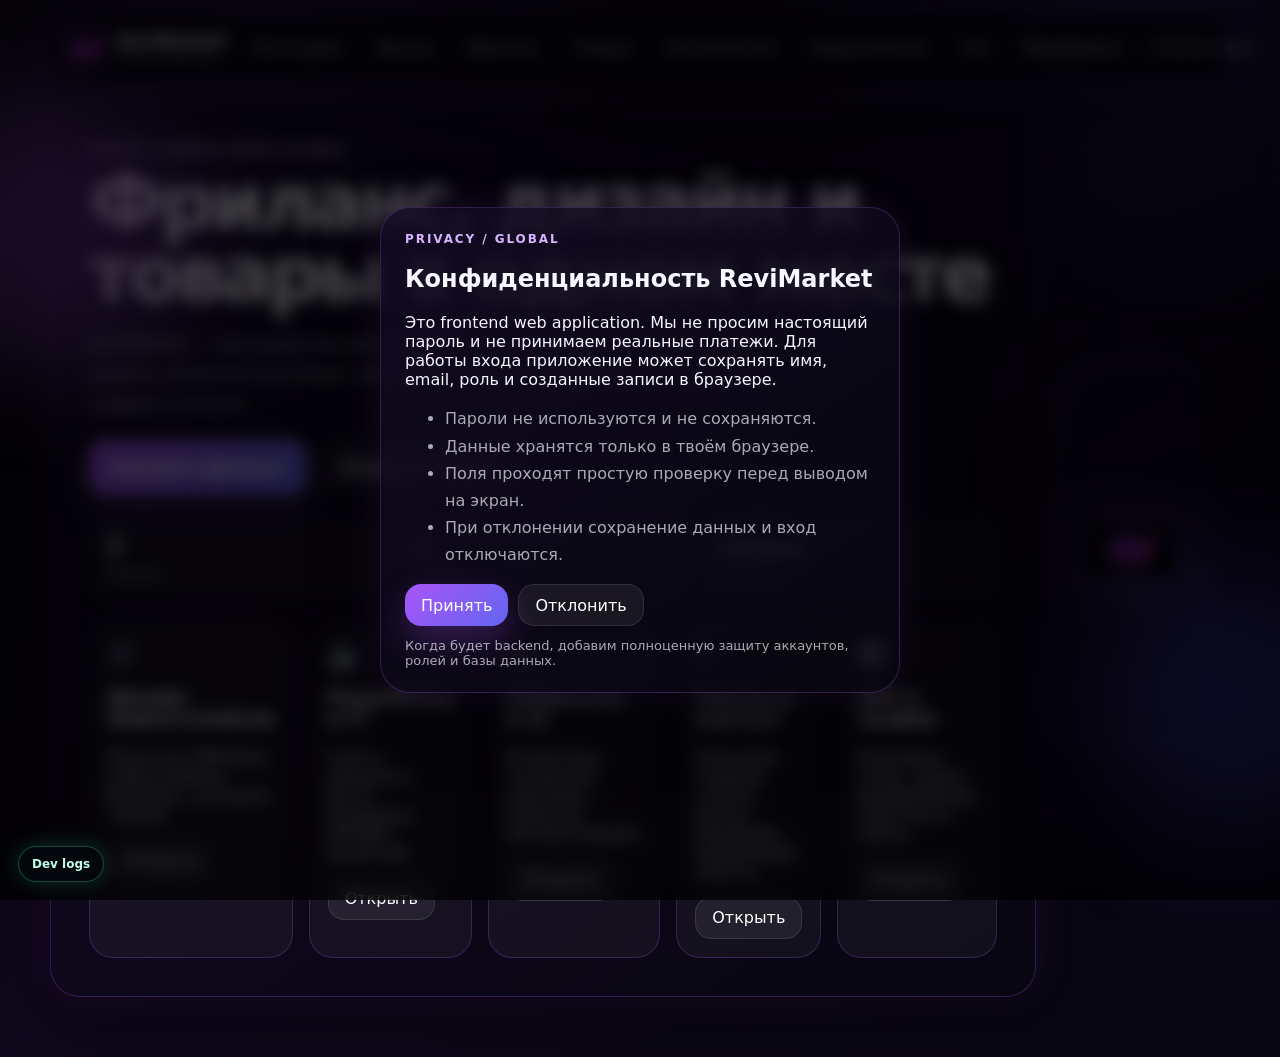
==== commit 560f82ab: "Refresh assets and registration cache busting" ====
--- a/index.html
+++ b/index.html
@@ -4,15 +4,15 @@
   <meta charset="UTF-8" />
   <meta name="viewport" content="width=device-width, initial-scale=1.0" />
   <title>ReviMarket Global — freelance, design, goods</title>
-  <meta name="description" content="ReviMarket Global — фриланс-биржа, заказы для дизайнеров и маркет товаров." />
+  <meta name="description" content="ReviMarket Global — frontend web application для фриланс-биржи, дизайнерских заказов и цифровых услуг." />
   <link rel="icon" href="assets/revimarket-icon.svg" type="image/svg+xml" />
-  <link rel="stylesheet" href="styles.css" />
-  <link rel="stylesheet" href="logo-fix.css" />
-  <link rel="stylesheet" href="privacy.css" />
-  <link rel="stylesheet" href="chat.css" />
-  <link rel="stylesheet" href="marketplace-upgrade.css" />
-  <link rel="stylesheet" href="mobile.css?v=2" />
-  <link rel="stylesheet" href="mobile-hardfix.css?v=3" />
+  <link rel="stylesheet" href="styles.css?v=regfix1" />
+  <link rel="stylesheet" href="logo-fix.css?v=regfix1" />
+  <link rel="stylesheet" href="privacy.css?v=regfix1" />
+  <link rel="stylesheet" href="chat.css?v=regfix1" />
+  <link rel="stylesheet" href="marketplace-upgrade.css?v=regfix1" />
+  <link rel="stylesheet" href="mobile.css?v=regfix1" />
+  <link rel="stylesheet" href="mobile-hardfix.css?v=regfix1" />
 </head>
 <body>
   <div class="bg-grid"></div>
@@ -24,7 +24,7 @@
       <span class="brand-icon"><img src="assets/revimarket-icon.svg" alt="RM"></span>
       <span>
         <b>ReviMarket</b>
-        <small>freelance • design • goods</small>
+        <small>frontend web app</small>
       </span>
     </a>
 
@@ -49,7 +49,7 @@
         <p class="eyebrow">black / purple neon global</p>
         <h1>Фриланс, дизайн и товары в одном месте</h1>
         <p class="hero-text">
-          ReviMarket — молодёжная global-платформа, где заказчики публикуют задачи,
+          ReviMarket — молодёжное веб-приложение, где заказчики публикуют задачи,
           исполнители берут работу, а продавцы добавляют цифровые товары и услуги.
         </p>
         <div class="hero-actions">
@@ -132,7 +132,7 @@
         <div>
           <p class="eyebrow">deal chat</p>
           <h2>Чат заказчика и исполнителя</h2>
-          <p>Демо-переписка по заказам. В полной версии сообщения будут храниться на сервере и привязываться к сделке.</p>
+          <p>Переписка по заказам. В backend-версии сообщения будут храниться на сервере и привязываться к сделке.</p>
         </div>
       </div>
       <div class="chat-layout">
@@ -157,7 +157,7 @@
         <div>
           <p class="eyebrow">account</p>
           <h2 id="profileName">Гость</h2>
-          <p id="profileInfo">Войди в режим платформы, чтобы создавать заказы и товары.</p>
+          <p id="profileInfo">Войди в ReviMarket Global, чтобы создавать заказы и товары.</p>
           <div class="hero-actions" id="profileActions"></div>
         </div>
       </div>
@@ -168,12 +168,12 @@
     <div class="modal-bg" data-close></div>
     <form class="modal-box neon-card" id="authForm">
       <button class="close" type="button" data-close>×</button>
-      <p class="eyebrow">global login</p>
-      <h2>Вход в ReviMarket</h2>
-      <input id="nameInput" placeholder="Имя" required />
+      <p class="eyebrow">account</p>
+      <h2>Вход / регистрация</h2>
+      <input id="nameInput" placeholder="Имя" required minlength="2" />
       <input id="emailInput" type="email" placeholder="Почта" required />
       <select id="roleInput"><option value="customer">Заказчик</option><option value="creator">Исполнитель</option></select>
-      <button class="btn btn-primary" type="submit">Войти</button>
+      <button class="btn btn-primary" type="submit">Продолжить</button>
     </form>
   </div>
 
@@ -197,8 +197,8 @@
       <p class="eyebrow">privacy / global</p>
       <h2 id="privacyTitle">Конфиденциальность ReviMarket</h2>
       <p>
-        Это frontend-версия. Мы не просим настоящий пароль и не принимаем реальные платежи.
-        Для демонстрации сайт может сохранять имя, email, роль и созданные тестовые записи в браузере.
+        Это frontend web application. Мы не просим настоящий пароль и не принимаем реальные платежи.
+        Для работы входа приложение может сохранять имя, email, роль и созданные записи в браузере.
       </p>
       <ul class="privacy-list">
         <li>Пароли не используются и не сохраняются.</li>
@@ -216,12 +216,12 @@
 
   <div class="toast hidden" id="toast"></div>
   <script>window.__RM_START_HASH = location.hash;</script>
-  <script src="app.js"></script>
-  <script src="site-stats.js"></script>
-  <script src="offer.js"></script>
-  <script src="marketplace-upgrade.js"></script>
-  <script src="global-release.js"></script>
-  <script src="bugfix.js"></script>
-  <script src="dev-logs.js"></script>
+  <script src="app.js?v=regfix1"></script>
+  <script src="site-stats.js?v=regfix1"></script>
+  <script src="offer.js?v=regfix1"></script>
+  <script src="marketplace-upgrade.js?v=regfix1"></script>
+  <script src="global-release.js?v=regfix1"></script>
+  <script src="bugfix.js?v=regfix1"></script>
+  <script src="dev-logs.js?v=regfix1"></script>
 </body>
 </html>
--- a/styles.css
+++ b/styles.css
@@ -0,0 +1,19 @@
+:root{
+  --bg:#070610;
+  --panel:rgba(18,12,34,.76);
+  --panel2:rgba(255,255,255,.045);
+  --text:#f8f6ff;
+  --muted:rgba(248,246,255,.68);
+  --line:rgba(168,85,247,.25);
+  --purple:#a855f7;
+  --pink:#d946ef;
+  --blue:#6366f1;
+  --good:#22c55e;
+  --warn:#f59e0b;
+  --bad:#ef4444;
+  --shadow:0 22px 70px rgba(0,0,0,.45),0 0 40px rgba(168,85,247,.12);
+}
+*{box-sizing:border-box}
+html{scroll-behavior:smooth}
+body{margin:0;min-height:100vh;background:radial-gradient(circle at 20% 10%,rgba(168,85,247,.22),transparent 28%),radial-gradient(circle at 90% 0,rgba(99,102,241,.2),transparent 24%),linear-gradient(135deg,#05040b,#10071c 45%,#070610);color:var(--text);font-family:Inter,system-ui,-apple-system,BlinkMacSystemFont,"Segoe UI",sans-serif;overflow-x:hidden}
+a{color:inherit;text-decoration:none}button,input,select,textarea{font:inherit}button{cursor:pointer}.hidden{display:none!important}.bg-grid{position:fixed;inset:0;background-image:linear-gradient(rgba(255,255,255,.035) 1px,transparent 1px),linear-gradient(90deg,rgba(255,255,255,.035) 1px,transparent 1px);background-size:44px 44px;mask-image:linear-gradient(to bottom,rgba(0,0,0,.8),transparent);pointer-events:none}.orb{position:fixed;width:280px;height:280px;border-radius:999px;filter:blur(55px);opacity:.45;pointer-events:none}.orb-one{left:-90px;top:90px;background:#a855f7}.orb-two{right:-90px;bottom:60px;background:#4f46e5}.header{position:sticky;top:12px;z-index:40;width:min(1180px,calc(100% - 28px));margin:12px auto 0;padding:12px;border:1px solid var(--line);border-radius:24px;background:rgba(8,6,18,.78);backdrop-filter:blur(18px);display:flex;align-items:center;gap:14px;box-shadow:var(--shadow)}.brand{display:flex;align-items:center;gap:10px;min-width:max-content}.brand-icon{width:44px;height:44px;border-radius:16px;display:grid;place-items:center;background:linear-gradient(135deg,rgba(168,85,247,.45),rgba(99,102,241,.25));border:1px solid rgba(216,180,254,.4);overflow:hidden}.brand-icon img{width:100%;height:100%;object-fit:contain}.brand b{display:block;font-size:17px}.brand small{display:block;color:var(--muted);font-size:11px}.menu-btn{display:none}.nav{display:flex;align-items:center;gap:6px;margin-left:auto}.nav a{padding:11px 13px;border-radius:15px;color:var(--muted);transition:.18s}.nav a:hover,.nav a.active{color:#fff;background:rgba(168,85,247,.14)}.btn{border:0;border-radius:16px;min-height:42px;padding:0 16px;display:inline-flex;align-items:center;justify-content:center;gap:8px;color:#fff;transition:.18s}.btn-primary{background:linear-gradient(135deg,var(--purple),var(--blue));box-shadow:0 14px 34px rgba(168,85,247,.28)}.btn-soft{background:rgba(255,255,255,.065);border:1px solid rgba(255,255,255,.1)}.btn:hover{transform:translateY(-1px);filter:brightness(1.08)}.btn-big{min-height:54px;padding:0 22px;font-weight:700}main{width:min(1180px,calc(100% - 28px));margin:22px auto 60px}.page{animation:fade .18s ease}@keyframes fade{from{opacity:.3;transform:translateY(6px)}to{opacity:1;transform:none}}.hero{display:grid;grid-template-columns:1.15fr .85fr;gap:22px;align-items:center;min-height:calc(100vh - 140px)}.hero-info,.neon-card,.card,.creator,.modal-box,.privacy-box{border:1px solid var(--line);background:linear-gradient(145deg,rgba(20,11,38,.82),rgba(8,7,17,.72));box-shadow:var(--shadow);border-radius:30px}.hero-info{padding:38px}.eyebrow{margin:0 0 10px;color:#d8b4fe;text-transform:uppercase;letter-spacing:.16em;font-size:12px;font-weight:800}.hero h1{margin:0;font-size:clamp(42px,6vw,78px);line-height:.94;letter-spacing:-.06em}.hero-text{font-size:18px;line-height:1.65;color:var(--muted);max-width:700px}.hero-actions{display:flex;gap:12px;flex-wrap:wrap;margin-top:22px}.metrics{display:grid;grid-template-columns:repeat(3,1fr);gap:12px;margin-top:24px}.metrics div,.stat-card,.rm-dashboard-card{padding:16px;border:1px solid rgba(168,85,247,.18);border-radius:20px;background:rgba(255,255,255,.045)}.metrics b,.stat-card b,.rm-dashboard-card b{display:block;font-size:24px}.metrics span,.stat-card span,.rm-dashboard-card span{color:var(--muted);font-size:13px}.hero-logo{padding:26px;display:grid;place-items:center;min-height:380px}.hero-logo img{max-width:92%;max-height:300px;filter:drop-shadow(0 0 35px rgba(168,85,247,.45))}.section-head{display:flex;align-items:flex-end;justify-content:space-between;gap:20px;margin:20px 0}.section-head h2{margin:0;font-size:42px;letter-spacing:-.04em}.section-head p{margin:8px 0 0;color:var(--muted)}.toolbar{display:grid;grid-template-columns:1fr 220px;gap:12px;margin-bottom:18px;padding:14px}.toolbar input,.toolbar select,input,select,textarea{width:100%;min-height:46px;border-radius:16px;border:1px solid rgba(168,85,247,.22);background:rgba(255,255,255,.06);color:#fff;padding:0 14px;outline:none}textarea{padding:14px;min-height:120px;resize:vertical}.grid{display:grid;grid-template-columns:repeat(3,minmax(0,1fr));gap:16px}.card{padding:18px}.card-top,.card-bottom{display:flex;align-items:center;justify-content:space-between;gap:12px}.tag{display:inline-flex;align-items:center;border-radius:999px;padding:6px 10px;background:rgba(168,85,247,.16);border:1px solid rgba(168,85,247,.22);color:#e9d5ff;font-size:12px}.price{font-weight:900;color:#fff}.card h3{margin:14px 0 8px}.card p{color:var(--muted);line-height:1.55}.chips{display:flex;flex-wrap:wrap;gap:8px;margin:14px 0}.chips span{padding:6px 10px;border-radius:999px;background:rgba(255,255,255,.06);color:rgba(255,255,255,.76);font-size:12px}.creator-list{display:grid;gap:14px}.creator{padding:16px;display:grid;grid-template-columns:auto 1fr auto;align-items:center;gap:16px}.creator-avatar,.avatar{width:58px;height:58px;border-radius:20px;display:grid;place-items:center;background:linear-gradient(135deg,var(--purple),var(--blue));font-weight:900}.rating{font-weight:900;color:#facc15}.chat-layout,.support-layout{display:grid;grid-template-columns:310px 1fr;gap:16px}.chat-sidebar,.support-panel,.chat-window,.support-window{padding:16px}.chat-thread{width:100%;text-align:left;margin-bottom:10px;padding:14px;border-radius:18px;border:1px solid rgba(168,85,247,.16);background:rgba(255,255,255,.05);color:#fff}.chat-thread.active{background:rgba(168,85,247,.18);border-color:rgba(168,85,247,.45)}.chat-thread b,.chat-thread span{display:block}.chat-thread span{color:var(--muted);font-size:12px;margin-top:5px}.chat-head{padding:0 0 12px;border-bottom:1px solid rgba(255,255,255,.08)}.chat-head h3{margin:0}.chat-head p{margin:4px 0 0;color:var(--muted)}.chat-messages{height:420px;overflow:auto;padding:16px;display:flex;flex-direction:column;gap:10px}.message{max-width:72%;padding:12px 14px;border-radius:18px;background:rgba(255,255,255,.07)}.message.me{align-self:flex-end;background:linear-gradient(135deg,rgba(168,85,247,.5),rgba(99,102,241,.36))}.message p{margin:5px 0}.message small{color:rgba(255,255,255,.6)}.chat-form{display:grid;grid-template-columns:1fr auto;gap:10px;padding-top:12px}.support-tags{display:flex;flex-wrap:wrap;gap:8px}.support-tags button{border:1px solid rgba(168,85,247,.18);background:rgba(255,255,255,.06);color:#fff;border-radius:999px;padding:8px 10px}.profile{padding:22px;display:grid;grid-template-columns:auto 1fr;gap:18px}.avatar{width:82px;height:82px;font-size:28px}.stats-grid{display:grid;grid-template-columns:repeat(4,1fr);gap:12px;width:100%;margin:14px 0}.modal,.privacy-modal{position:fixed;inset:0;z-index:100;display:flex;align-items:center;justify-content:center;padding:16px}.modal-bg,.privacy-backdrop{position:absolute;inset:0;background:rgba(0,0,0,.72);backdrop-filter:blur(8px)}.modal-box,.privacy-box{position:relative;width:min(520px,100%);padding:24px}.close{position:absolute;right:14px;top:14px;width:38px;height:38px;border:0;border-radius:14px;background:rgba(255,255,255,.08);color:#fff}.modal-box input,.modal-box select,.modal-box textarea{margin-bottom:10px}.privacy-list{color:var(--muted);line-height:1.7}.privacy-actions{display:flex;gap:10px}.privacy-note{margin-top:12px;color:var(--muted);font-size:13px}.toast{position:fixed;left:50%;bottom:20px;transform:translateX(-50%);z-index:300;background:rgba(12,8,25,.94);border:1px solid rgba(168,85,247,.35);box-shadow:var(--shadow);border-radius:18px;padding:12px 16px}.rm-home-cats,.rm-category-grid,.rm-proposals-grid,.rm-account-grid,.rm-dashboard-grid{display:grid;gap:16px}.rm-home-cats{grid-template-columns:repeat(5,1fr);margin-top:22px}.rm-category-grid,.rm-proposals-grid{grid-template-columns:repeat(3,1fr)}.rm-account-grid,.rm-dashboard-grid{grid-template-columns:repeat(4,1fr)}.rm-cat-card,.rm-mini-category,.rm-proposal-card,.rm-account-card{padding:18px;border:1px solid var(--line);border-radius:24px;background:rgba(255,255,255,.045)}.rm-cat-icon,.rm-mini-icon{font-size:24px;margin-bottom:10px}.rm-cat-meta,.rm-proposal-meta{display:flex;flex-wrap:wrap;gap:7px;margin:12px 0}.rm-cat-meta span,.rm-proposal-meta span{font-size:12px;border-radius:999px;padding:6px 9px;background:rgba(168,85,247,.12)}.rm-upgrade-form{display:grid;gap:10px;padding:14px;margin-bottom:16px}.form-row{display:grid;grid-template-columns:1fr 160px 160px;gap:10px}@media(max-width:900px){.header{display:grid;grid-template-columns:1fr auto auto}.menu-btn{display:grid;place-items:center;width:42px;height:42px;border:1px solid var(--line);border-radius:15px;background:rgba(255,255,255,.06);color:#fff}.nav{display:none;position:fixed;left:12px;right:12px;top:74px;padding:12px;border-radius:22px;border:1px solid var(--line);background:rgba(8,6,18,.96);box-shadow:var(--shadow);grid-template-columns:1fr 1fr;gap:8px}.nav.open{display:grid}.nav a{text-align:center;background:rgba(255,255,255,.05)}main{width:calc(100% - 18px);margin-top:14px}.hero{display:block;min-height:auto}.hero-info{padding:22px 16px}.hero h1{font-size:36px}.hero-logo{display:none}.hero-actions,.privacy-actions{display:grid;grid-template-columns:1fr}.metrics{grid-template-columns:1fr}.section-head{display:grid;align-items:start}.section-head h2{font-size:30px}.toolbar,.grid,.creator-list,.chat-layout,.support-layout,.stats-grid,.rm-category-grid,.rm-proposals-grid,.rm-account-grid,.rm-dashboard-grid,.form-row{grid-template-columns:1fr}.rm-home-cats{display:flex;overflow-x:auto;margin-left:-16px;margin-right:-16px;padding:0 16px 10px}.rm-mini-category{min-width:240px}.creator{grid-template-columns:1fr}.chat-sidebar{display:flex;overflow-x:auto;gap:10px}.chat-thread{min-width:220px}.chat-messages{height:340px}.chat-form{grid-template-columns:1fr}.message{max-width:88%}.profile{grid-template-columns:1fr}.modal,.privacy-modal{align-items:flex-end}.modal-box,.privacy-box{border-radius:24px 24px 0 0}.header > .btn{padding:0 12px;font-size:13px}.brand small{max-width:120px;white-space:nowrap;overflow:hidden;text-overflow:ellipsis}}
--- a/logo-fix.css
+++ b/logo-fix.css
@@ -0,0 +1 @@
+/* Compatibility CSS: main styling is in styles.css. */
--- a/privacy.css
+++ b/privacy.css
@@ -0,0 +1 @@
+/* Compatibility CSS: privacy modal styling is in styles.css. */
--- a/chat.css
+++ b/chat.css
@@ -0,0 +1 @@
+/* Compatibility CSS: chat styling is in styles.css. */
--- a/marketplace-upgrade.css
+++ b/marketplace-upgrade.css
@@ -0,0 +1 @@
+/* Compatibility CSS: marketplace styling is in styles.css. */
--- a/mobile.css
+++ b/mobile.css
@@ -0,0 +1 @@
+/* Compatibility CSS: mobile styling is in styles.css. */
--- a/mobile-hardfix.css
+++ b/mobile-hardfix.css
@@ -0,0 +1 @@
+/* Compatibility CSS: hard mobile overrides are included in styles.css. */
